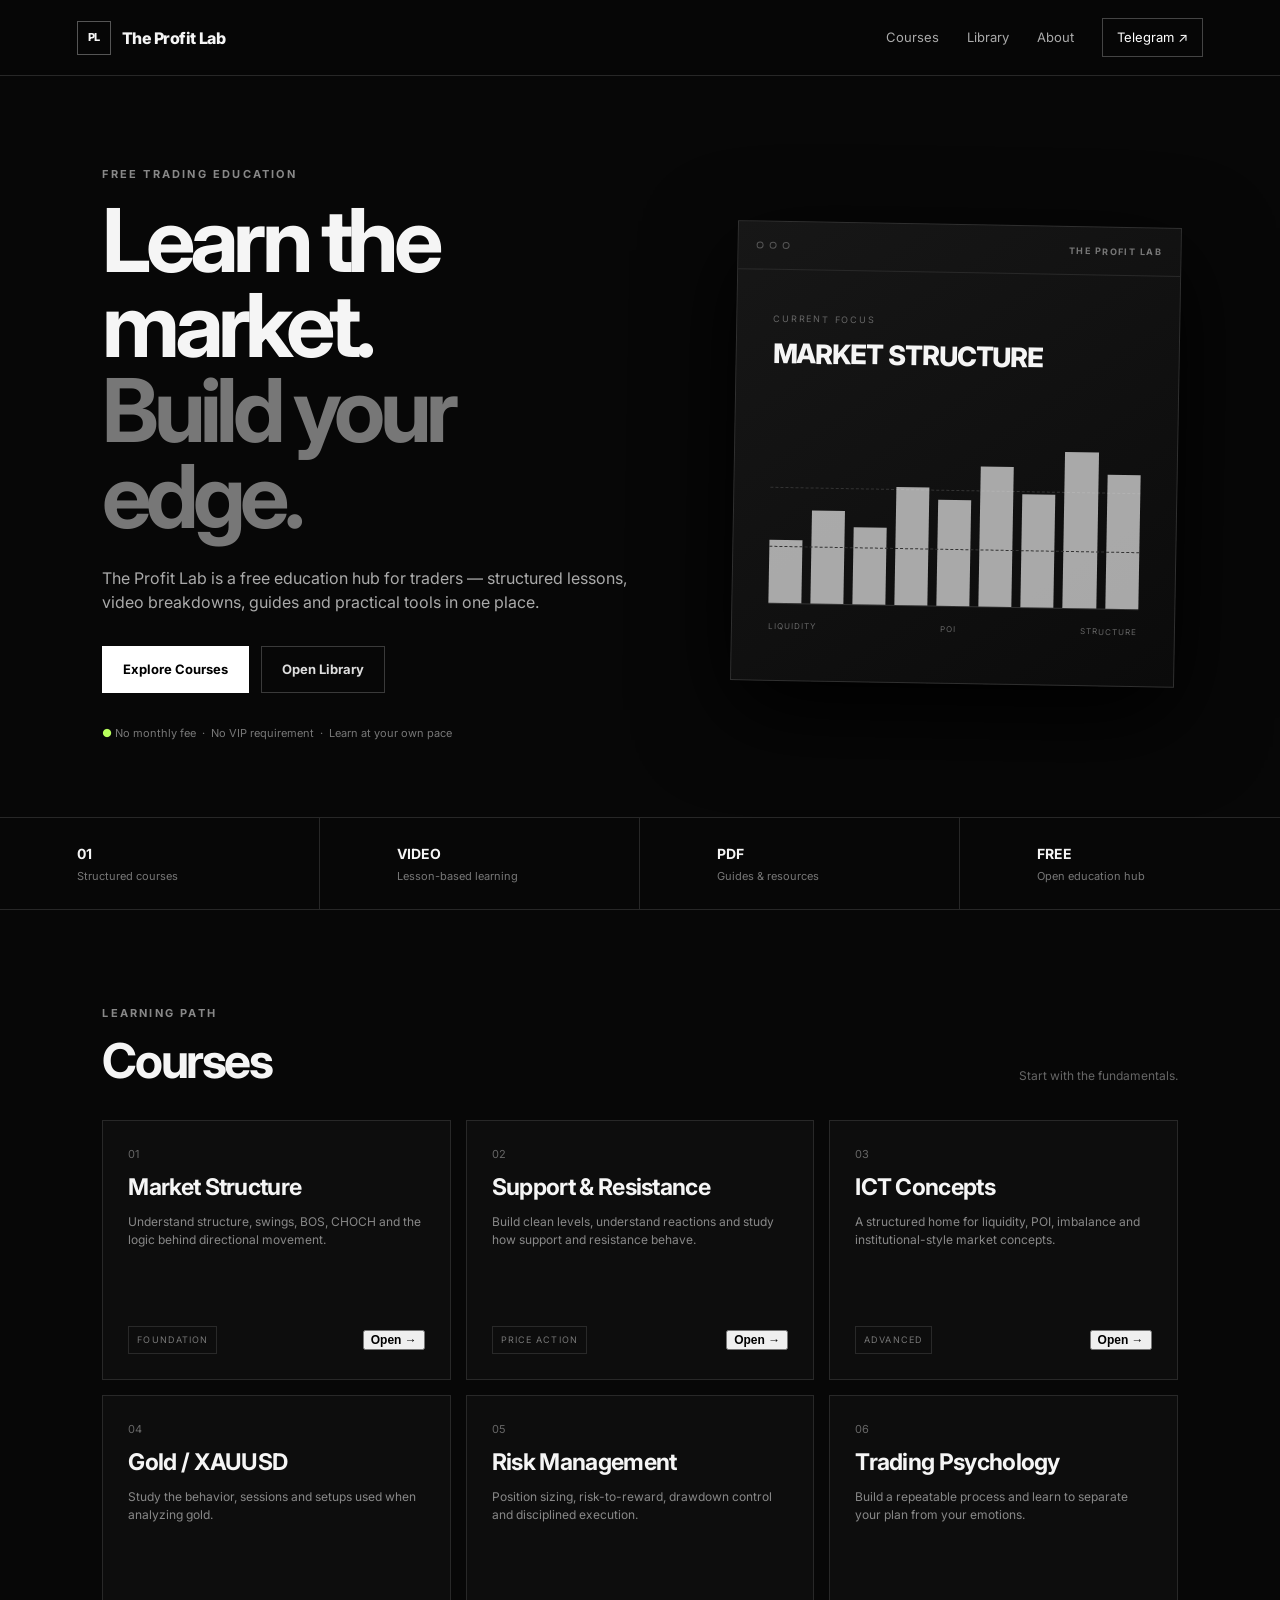
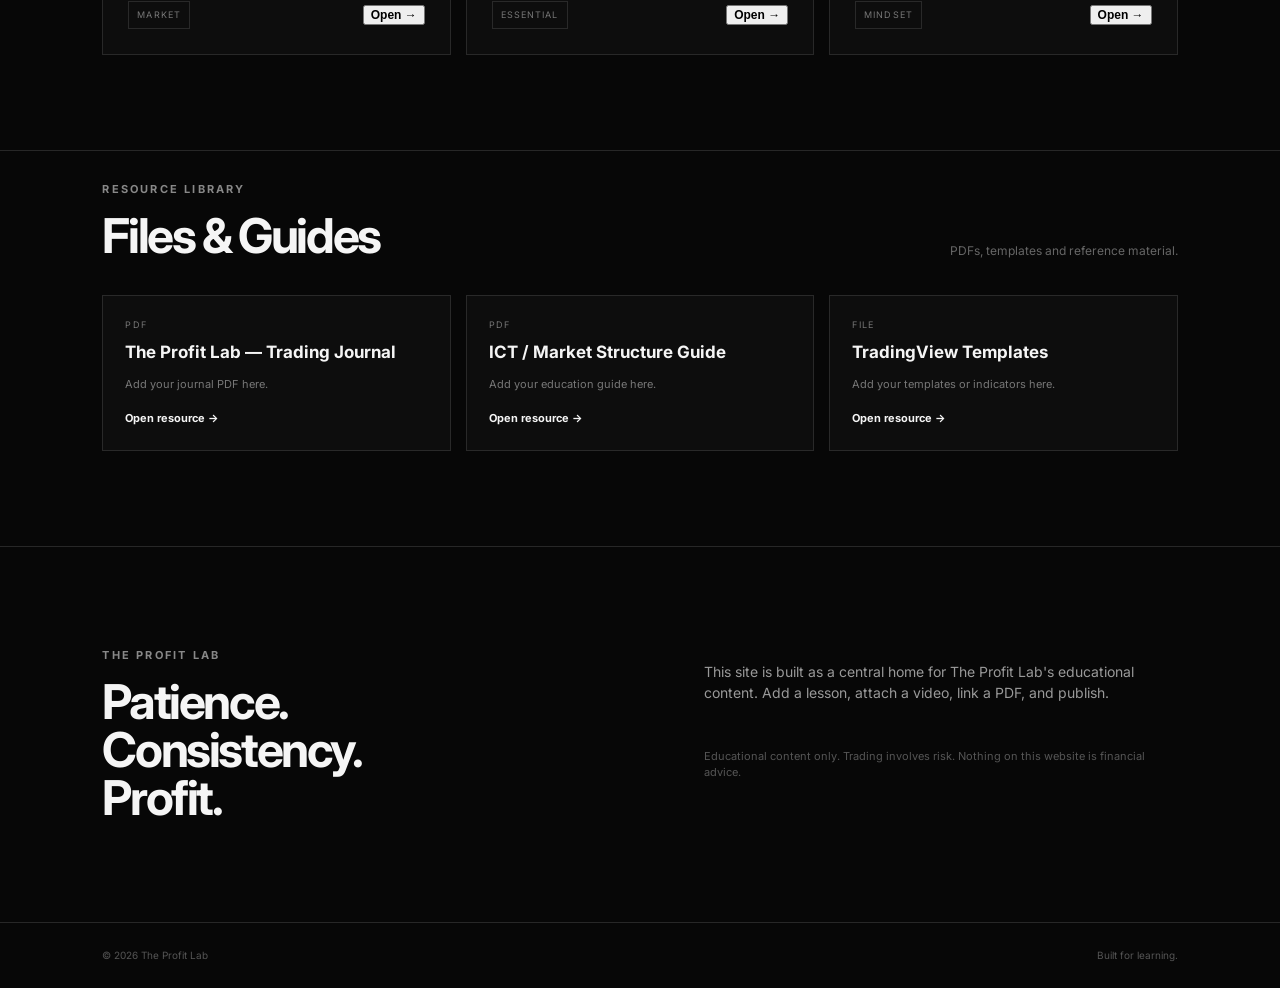
==== index.html @ bc0adfd5 "Add The Profit Lab website" ====
<!DOCTYPE html>
<html lang="en">
<head>
  <meta charset="UTF-8">
  <meta name="viewport" content="width=device-width, initial-scale=1.0">
  <meta name="description" content="The Profit Lab — free trading education, videos, guides and tools.">
  <title>The Profit Lab — Free Trading Education</title>
  <link rel="preconnect" href="https://fonts.googleapis.com">
  <link rel="preconnect" href="https://fonts.gstatic.com" crossorigin>
  <link href="https://fonts.googleapis.com/css2?family=Inter:wght@400;500;600;700;800&display=swap" rel="stylesheet">
  <link rel="stylesheet" href="assets/style.css">
</head>
<body>
  <header class="nav">
    <a class="brand" href="#"><span class="brand-mark">PL</span><span>The Profit Lab</span></a>
    <nav>
      <a href="#courses">Courses</a>
      <a href="#library">Library</a>
      <a href="#about">About</a>
      <a class="nav-cta" href="https://t.me/" target="_blank" rel="noopener">Telegram ↗</a>
    </nav>
    <button class="menu" aria-label="Open menu">☰</button>
  </header>

  <main>
    <section class="hero">
      <div class="hero-copy">
        <div class="eyebrow">FREE TRADING EDUCATION</div>
        <h1>Learn the market.<br><span>Build your edge.</span></h1>
        <p>The Profit Lab is a free education hub for traders — structured lessons, video breakdowns, guides and practical tools in one place.</p>
        <div class="hero-actions">
          <a class="btn primary" href="#courses">Explore Courses</a>
          <a class="btn ghost" href="#library">Open Library</a>
        </div>
        <div class="trust"><span>●</span> No monthly fee &nbsp;·&nbsp; No VIP requirement &nbsp;·&nbsp; Learn at your own pace</div>
      </div>
      <div class="hero-card">
        <div class="terminal-top"><span></span><span></span><span></span><b>THE PROFIT LAB</b></div>
        <div class="terminal-body">
          <div class="mini-label">CURRENT FOCUS</div>
          <div class="focus">MARKET STRUCTURE</div>
          <div class="bars"><i></i><i></i><i></i><i></i><i></i><i></i><i></i><i></i><i></i></div>
          <div class="levels"><span>LIQUIDITY</span><span>POI</span><span>STRUCTURE</span></div>
        </div>
      </div>
    </section>

    <section class="stats">
      <div><strong>01</strong><span>Structured courses</span></div>
      <div><strong>VIDEO</strong><span>Lesson-based learning</span></div>
      <div><strong>PDF</strong><span>Guides & resources</span></div>
      <div><strong>FREE</strong><span>Open education hub</span></div>
    </section>

    <section id="courses" class="section">
      <div class="section-head">
        <div><div class="eyebrow">LEARNING PATH</div><h2>Courses</h2></div>
        <span class="section-note">Start with the fundamentals.</span>
      </div>
      <div id="course-grid" class="course-grid"></div>
    </section>

    <section id="library" class="section library-section">
      <div class="section-head">
        <div><div class="eyebrow">RESOURCE LIBRARY</div><h2>Files & Guides</h2></div>
        <span class="section-note">PDFs, templates and reference material.</span>
      </div>
      <div id="library-grid" class="library-grid"></div>
    </section>

    <section id="about" class="about">
      <div>
        <div class="eyebrow">THE PROFIT LAB</div>
        <h2>Patience.<br>Consistency.<br>Profit.</h2>
      </div>
      <div class="about-copy">
        <p>This site is built as a central home for The Profit Lab's educational content. Add a lesson, attach a video, link a PDF, and publish.</p>
        <p class="muted">Educational content only. Trading involves risk. Nothing on this website is financial advice.</p>
      </div>
    </section>
  </main>

  <footer>
    <span>© 2026 The Profit Lab</span>
    <span>Built for learning.</span>
  </footer>

  <div id="lesson-modal" class="modal" aria-hidden="true">
    <div class="modal-backdrop"></div>
    <div class="modal-card">
      <button class="modal-close" aria-label="Close">×</button>
      <div id="modal-content"></div>
    </div>
  </div>

  <script src="assets/data.js"></script>
  <script src="assets/app.js"></script>
</body>
</html>
---- assets/style.css ----
:root{--bg:#070707;--panel:#101010;--panel2:#151515;--line:#272727;--text:#f5f5f5;--muted:#969696;--accent:#fff;--green:#b8ff5c}
*{box-sizing:border-box}html{scroll-behavior:smooth}body{margin:0;background:var(--bg);color:var(--text);font-family:Inter,Arial,sans-serif;line-height:1.5}a{color:inherit;text-decoration:none}.nav{height:76px;border-bottom:1px solid var(--line);display:flex;align-items:center;justify-content:space-between;padding:0 6vw;position:sticky;top:0;background:rgba(7,7,7,.9);backdrop-filter:blur(14px);z-index:20}.brand{display:flex;align-items:center;gap:11px;font-weight:800;letter-spacing:-.03em}.brand-mark{width:34px;height:34px;border:1px solid #555;display:grid;place-items:center;font-size:11px}.nav nav{display:flex;align-items:center;gap:28px;color:#aaa;font-size:13px}.nav nav a:hover{color:#fff}.nav-cta{border:1px solid #444;padding:9px 14px;color:#fff!important}.menu{display:none;background:none;color:#fff;border:0;font-size:23px}
.hero{min-height:680px;padding:90px 8vw 75px;display:grid;grid-template-columns:1.1fr .9fr;gap:7vw;align-items:center;border-bottom:1px solid var(--line);overflow:hidden}.eyebrow{font-size:11px;letter-spacing:.2em;color:#888;font-weight:700;margin-bottom:15px}.hero h1{font-size:clamp(48px,7vw,88px);line-height:.97;letter-spacing:-.065em;margin:0 0 27px}.hero h1 span{color:#777}.hero p{max-width:590px;color:#aaa;font-size:16px}.hero-actions{display:flex;gap:12px;margin:32px 0}.btn{display:inline-flex;padding:13px 20px;font-size:13px;font-weight:700;border:1px solid #3a3a3a}.btn.primary{background:#fff;color:#000;border-color:#fff}.btn.ghost{color:#ddd}.trust{font-size:11px;color:#777}.trust span{color:var(--green)}.hero-card{border:1px solid #303030;background:linear-gradient(145deg,#171717,#0b0b0b);box-shadow:0 30px 90px #000;padding:0;transform:rotate(1deg)}.terminal-top{height:48px;border-bottom:1px solid #292929;display:flex;align-items:center;gap:6px;padding:0 18px;color:#666;font-size:10px}.terminal-top span{width:7px;height:7px;border-radius:50%;border:1px solid #555}.terminal-top b{margin-left:auto;letter-spacing:.16em;font-size:9px;color:#777}.terminal-body{padding:42px 36px 48px}.mini-label{font-size:9px;color:#666;letter-spacing:.2em}.focus{font-size:27px;font-weight:800;letter-spacing:-.04em;margin:8px 0 50px}.bars{height:180px;display:flex;align-items:flex-end;gap:9px;border-bottom:1px solid #333;position:relative}.bars:before,.bars:after{content:"";position:absolute;left:0;right:0;border-top:1px dashed #333}.bars:before{top:35%}.bars:after{top:68%}.bars i{display:block;width:10%;background:#ddd;opacity:.75}.bars i:nth-child(1){height:35%}.bars i:nth-child(2){height:52%}.bars i:nth-child(3){height:43%}.bars i:nth-child(4){height:66%}.bars i:nth-child(5){height:59%}.bars i:nth-child(6){height:78%}.bars i:nth-child(7){height:63%}.bars i:nth-child(8){height:87%}.bars i:nth-child(9){height:75%}.levels{display:flex;justify-content:space-between;margin-top:16px;font-size:8px;letter-spacing:.13em;color:#666}
.stats{display:grid;grid-template-columns:repeat(4,1fr);border-bottom:1px solid var(--line)}.stats div{padding:25px 6vw;border-right:1px solid var(--line);display:flex;flex-direction:column;gap:4px}.stats div:last-child{border-right:0}.stats strong{font-size:14px}.stats span{font-size:11px;color:#777}.section{padding:95px 8vw}.section-head{display:flex;justify-content:space-between;align-items:end;margin-bottom:35px}.section h2,.about h2{font-size:48px;line-height:1;letter-spacing:-.05em;margin:0}.section-note{color:#666;font-size:12px}.course-grid{display:grid;grid-template-columns:repeat(3,1fr);gap:15px}.course{border:1px solid #282828;background:#0d0d0d;padding:25px;min-height:260px;display:flex;flex-direction:column;justify-content:space-between;transition:.2s}.course:hover{border-color:#555;transform:translateY(-3px)}.course-num{font-size:11px;color:#666}.course h3{font-size:23px;letter-spacing:-.03em;margin:8px 0}.course p{color:#888;font-size:12px;margin:0}.course-bottom{display:flex;justify-content:space-between;align-items:center;margin-top:28px}.course-tag{font-size:9px;letter-spacing:.12em;color:#777;border:1px solid #292929;padding:6px 8px}.open{font-size:12px;font-weight:700}.library-section{padding-top:30px;border-top:1px solid var(--line)}.library-grid{display:grid;grid-template-columns:repeat(3,1fr);gap:15px}.resource{border:1px solid #292929;padding:22px;background:#0d0d0d}.resource .type{font-size:9px;color:#777;letter-spacing:.15em}.resource h3{font-size:17px;margin:8px 0}.resource p{font-size:11px;color:#777}.resource a{font-size:11px;font-weight:700}.about{padding:100px 8vw;border-top:1px solid var(--line);display:grid;grid-template-columns:1fr 1fr;gap:10vw}.about-copy{max-width:500px;color:#999;font-size:14px}.muted{color:#555!important;font-size:11px!important;margin-top:45px}footer{padding:25px 8vw;border-top:1px solid var(--line);display:flex;justify-content:space-between;color:#555;font-size:10px}.modal{display:none;position:fixed;inset:0;z-index:50}.modal.show{display:block}.modal-backdrop{position:absolute;inset:0;background:rgba(0,0,0,.78);backdrop-filter:blur(8px)}.modal-card{position:relative;z-index:2;background:#101010;border:1px solid #333;width:min(900px,92vw);max-height:88vh;overflow:auto;margin:6vh auto;padding:34px}.modal-close{position:absolute;right:18px;top:13px;background:none;border:0;color:#aaa;font-size:28px}.modal-card h2{font-size:30px;margin:0 0 10px}.modal-card p{color:#999}.video{aspect-ratio:16/9;background:#050505;border:1px solid #292929;margin:25px 0}.video iframe{width:100%;height:100%;border:0}.lesson-list{display:grid;gap:8px}.lesson{border:1px solid #282828;padding:15px;display:flex;justify-content:space-between;align-items:center}.lesson button{background:#fff;color:#000;border:0;padding:8px 11px;font-weight:700;font-size:10px}.download{display:inline-block;margin-top:12px;border:1px solid #444;padding:10px 13px;font-size:11px}
@media(max-width:800px){.nav{padding:0 5vw}.nav nav{display:none}.menu{display:block}.hero{grid-template-columns:1fr;padding:65px 6vw}.hero-card{display:none}.stats{grid-template-columns:repeat(2,1fr)}.stats div{padding:20px 6vw;border-bottom:1px solid var(--line)}.section,.about{padding:70px 6vw}.section-head{display:block}.section-note{display:block;margin-top:10px}.course-grid,.library-grid{grid-template-columns:1fr}.about{grid-template-columns:1fr;gap:30px}.about h2{font-size:42px}.modal-card{padding:25px}.hero h1{font-size:54px}}
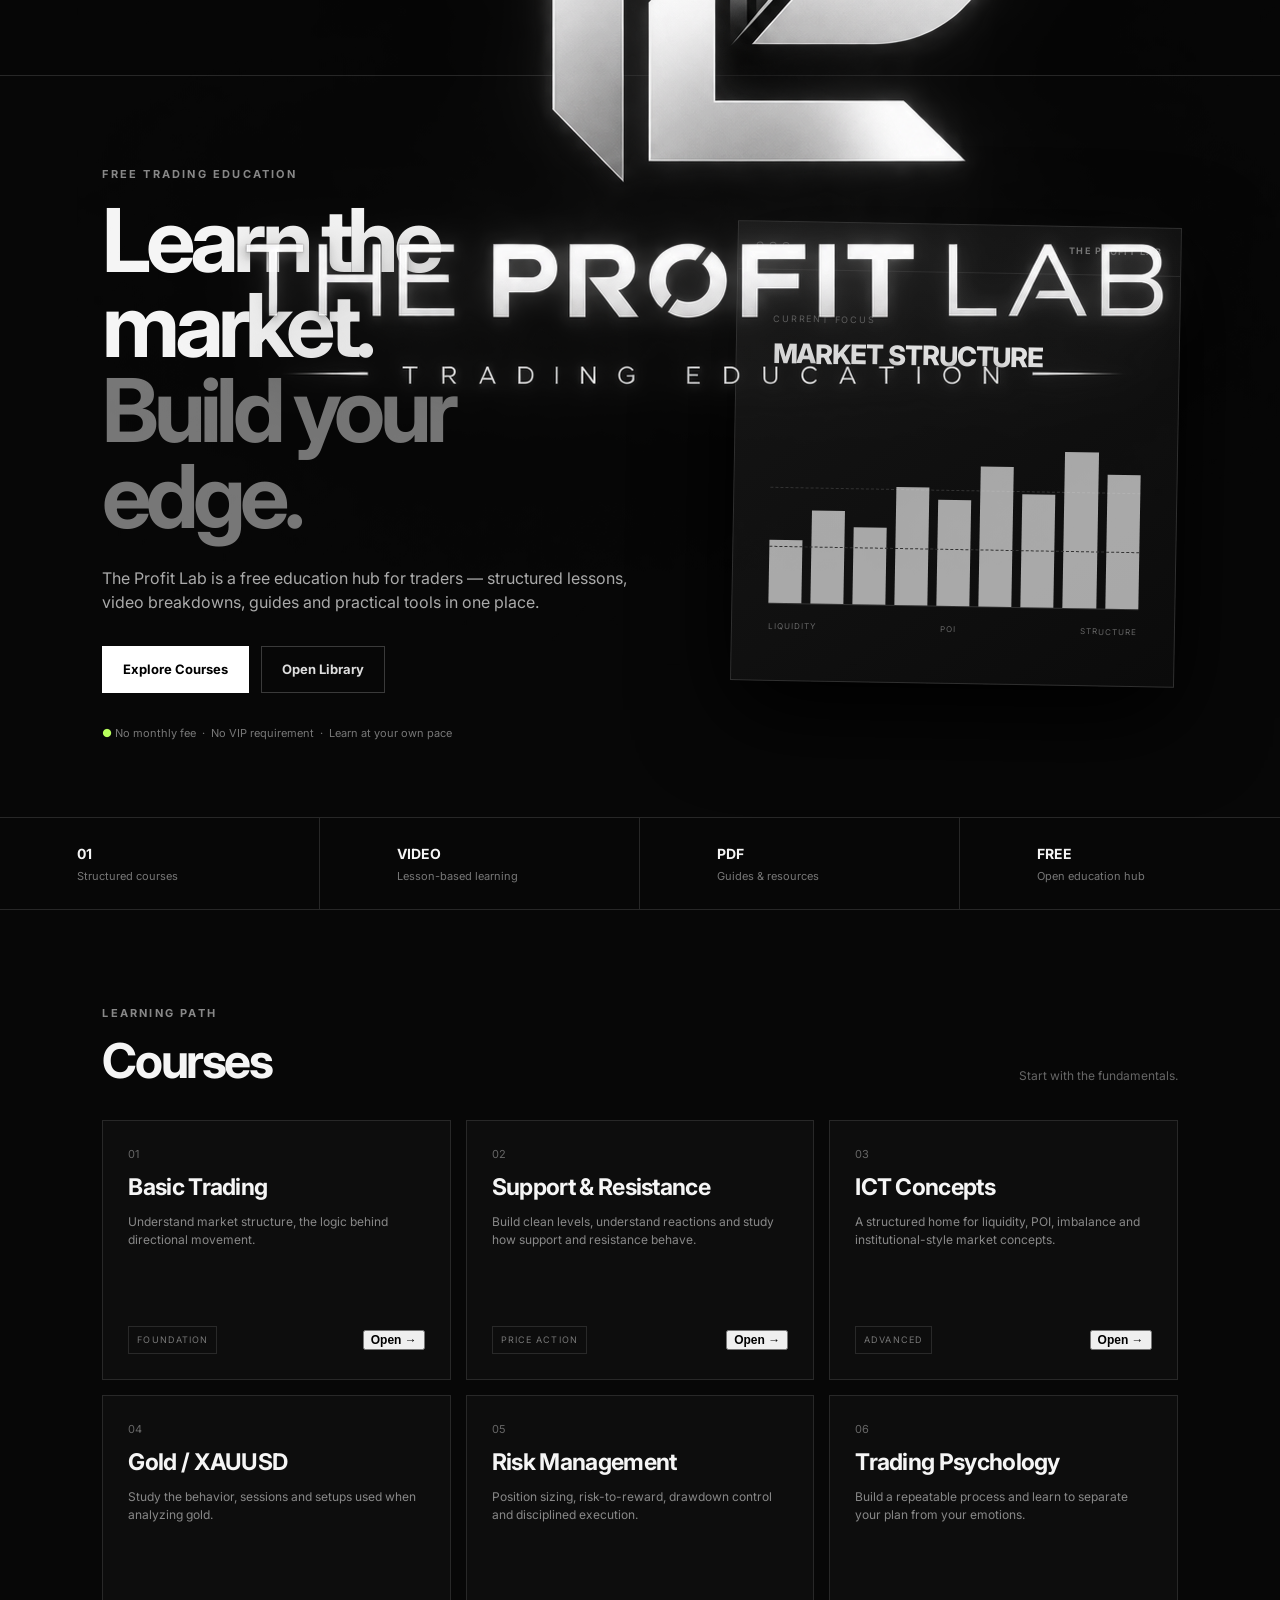
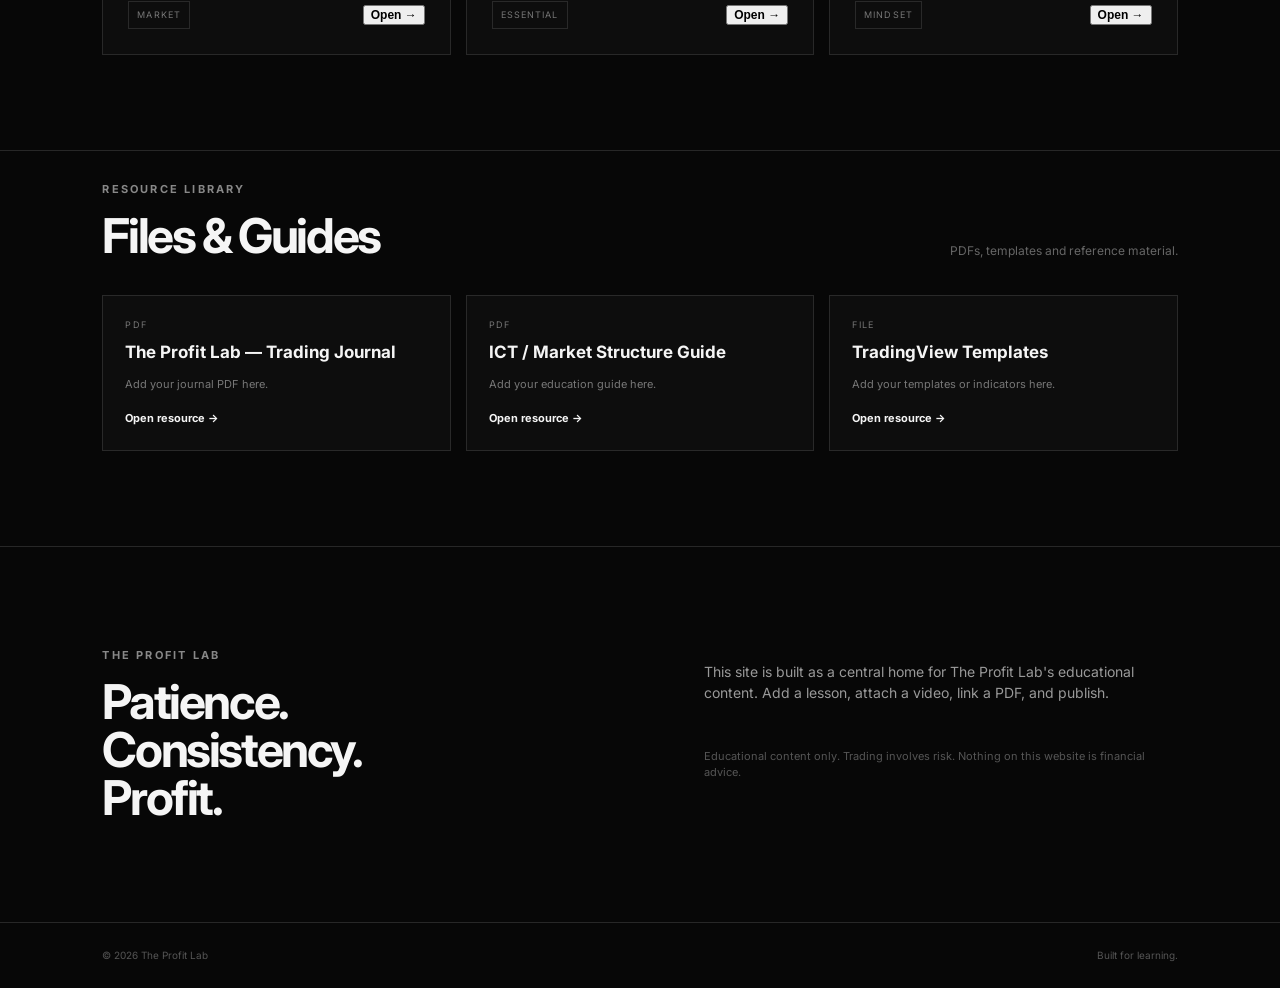
==== commit 0a96858a: "Update index.html" ====
--- a/index.html
+++ b/index.html
@@ -12,7 +12,7 @@
 </head>
 <body>
   <header class="nav">
-    <a class="brand" href="#"><span class="brand-mark">PL</span><span>The Profit Lab</span></a>
+    <a class="brand" href="#"><img src="assets/theprofitlab-logo.png" alt="The Profit Lab"></a>
     <nav>
       <a href="#courses">Courses</a>
       <a href="#library">Library</a>
@@ -96,4 +96,4 @@
   <script src="assets/data.js"></script>
   <script src="assets/app.js"></script>
 </body>
-</html>+</html>
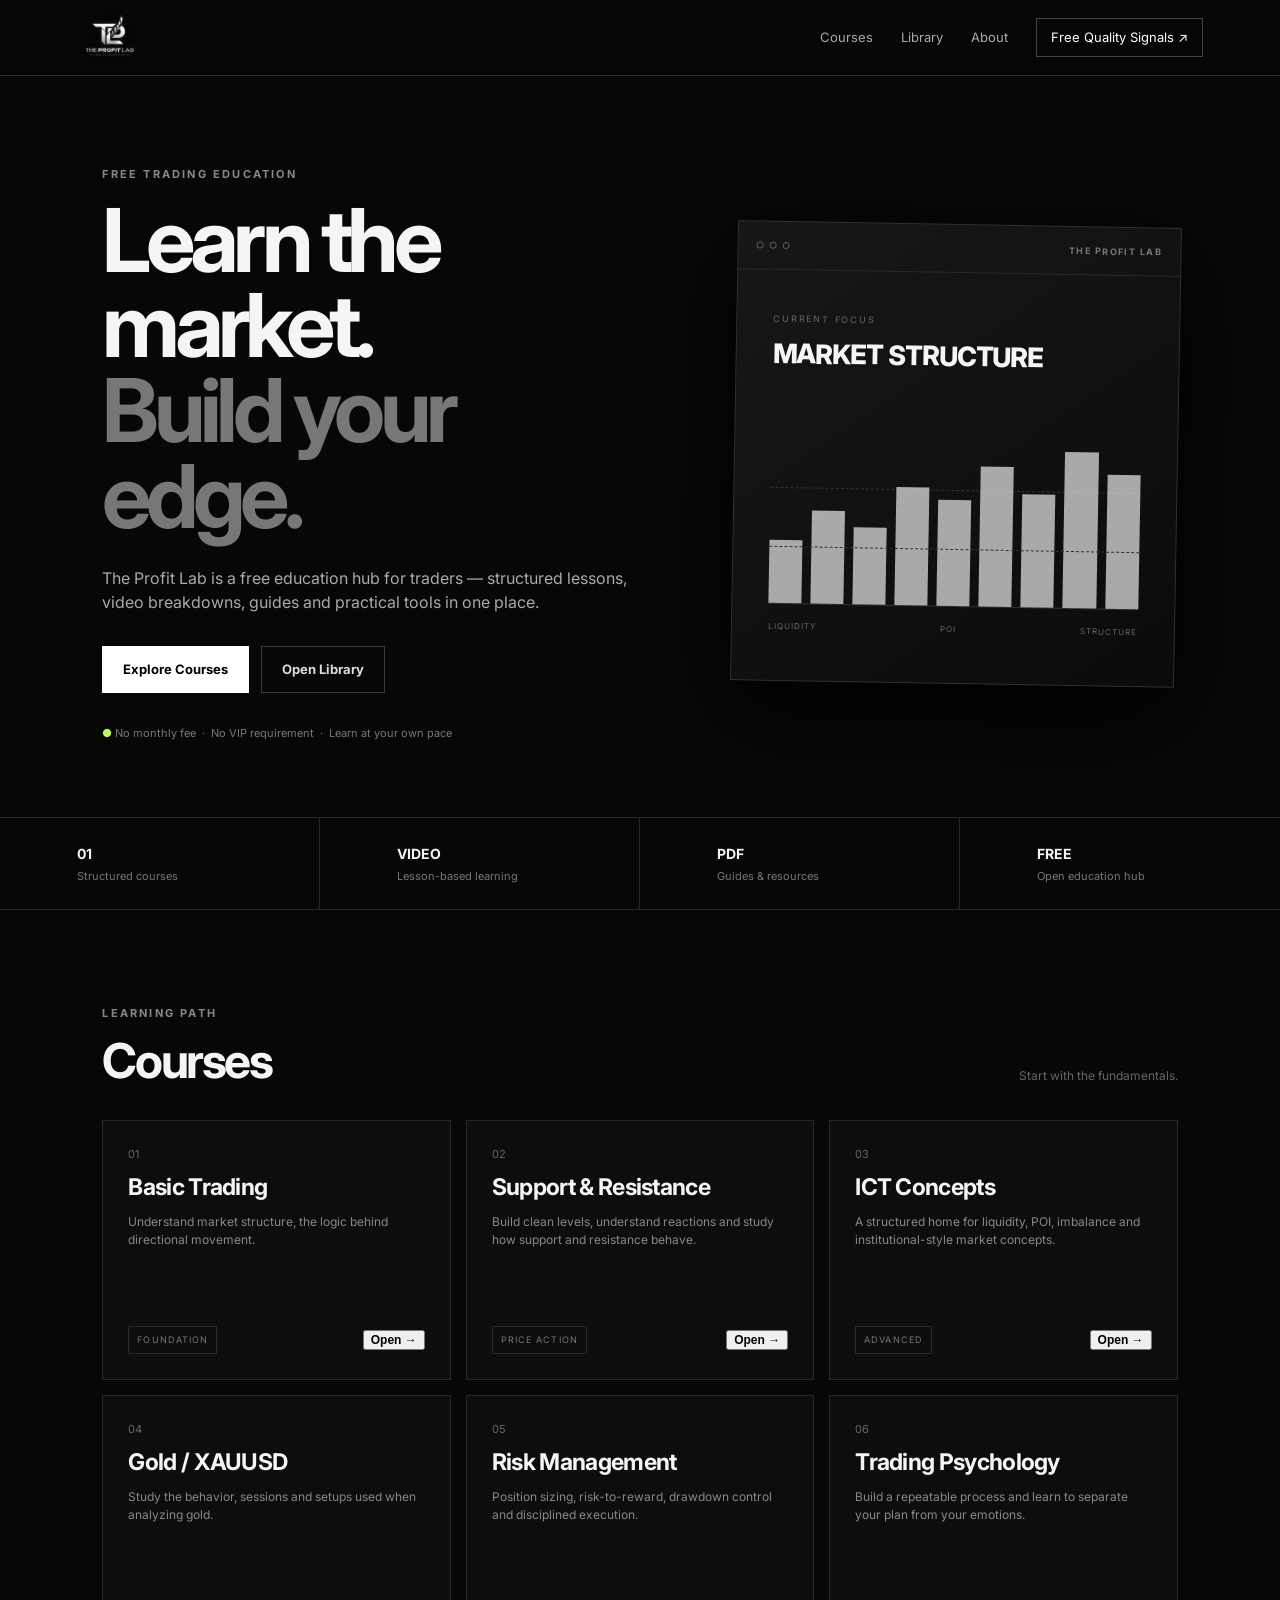
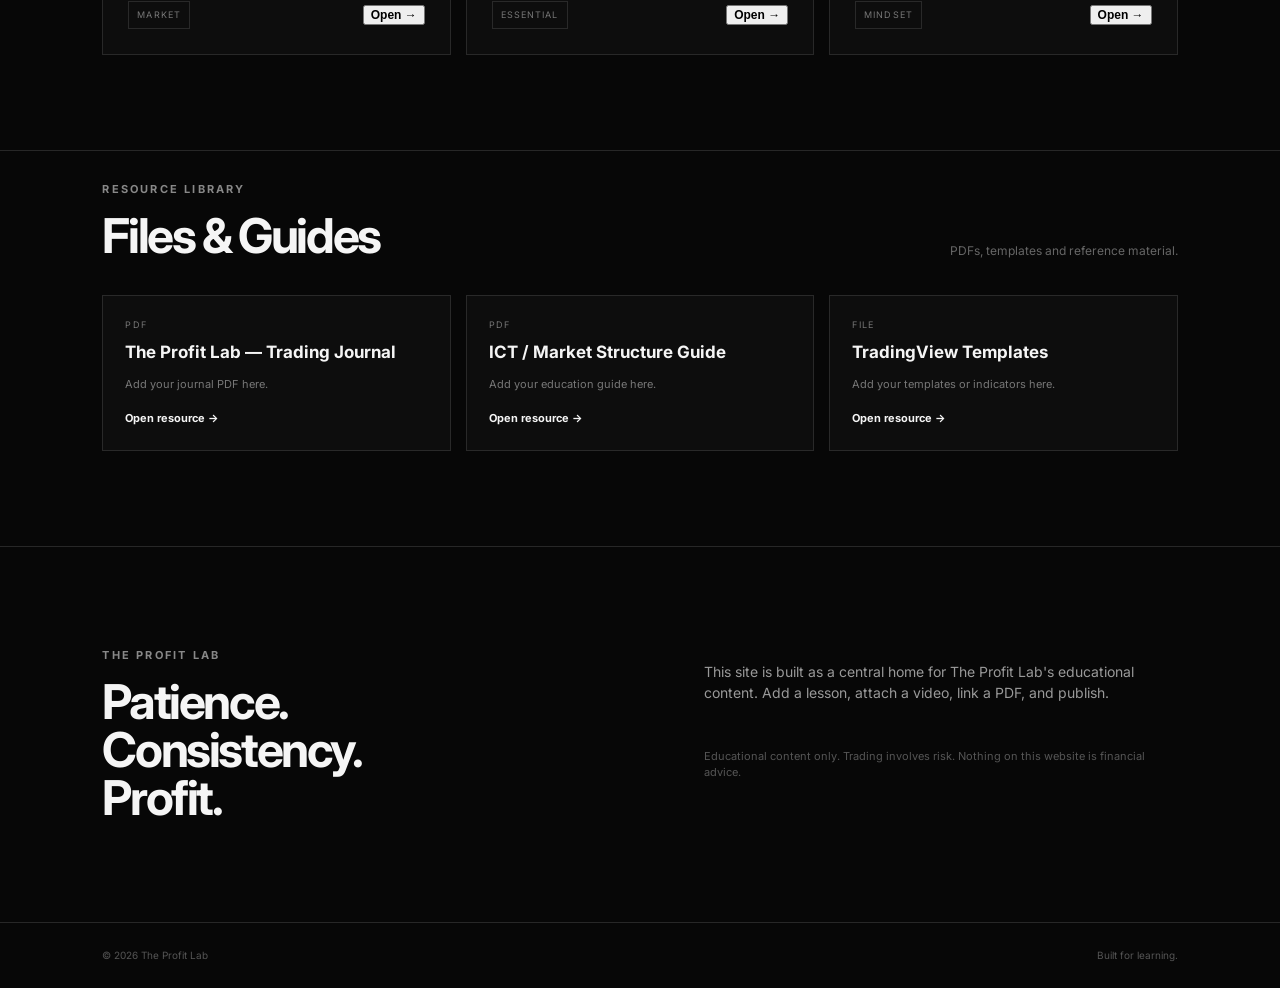
==== commit 30ee8ae9: "Update index.html" ====
--- a/index.html
+++ b/index.html
@@ -17,7 +17,7 @@
       <a href="#courses">Courses</a>
       <a href="#library">Library</a>
       <a href="#about">About</a>
-      <a class="nav-cta" href="https://t.me/" target="_blank" rel="noopener">Telegram ↗</a>
+      <a class="nav-cta" href="https://t.me/lawprofitlab" target="_blank" rel="noopener">Free Quality Signals ↗</a>
     </nav>
     <button class="menu" aria-label="Open menu">☰</button>
   </header>
--- a/assets/style.css
+++ b/assets/style.css
@@ -3,3 +3,17 @@
 .hero{min-height:680px;padding:90px 8vw 75px;display:grid;grid-template-columns:1.1fr .9fr;gap:7vw;align-items:center;border-bottom:1px solid var(--line);overflow:hidden}.eyebrow{font-size:11px;letter-spacing:.2em;color:#888;font-weight:700;margin-bottom:15px}.hero h1{font-size:clamp(48px,7vw,88px);line-height:.97;letter-spacing:-.065em;margin:0 0 27px}.hero h1 span{color:#777}.hero p{max-width:590px;color:#aaa;font-size:16px}.hero-actions{display:flex;gap:12px;margin:32px 0}.btn{display:inline-flex;padding:13px 20px;font-size:13px;font-weight:700;border:1px solid #3a3a3a}.btn.primary{background:#fff;color:#000;border-color:#fff}.btn.ghost{color:#ddd}.trust{font-size:11px;color:#777}.trust span{color:var(--green)}.hero-card{border:1px solid #303030;background:linear-gradient(145deg,#171717,#0b0b0b);box-shadow:0 30px 90px #000;padding:0;transform:rotate(1deg)}.terminal-top{height:48px;border-bottom:1px solid #292929;display:flex;align-items:center;gap:6px;padding:0 18px;color:#666;font-size:10px}.terminal-top span{width:7px;height:7px;border-radius:50%;border:1px solid #555}.terminal-top b{margin-left:auto;letter-spacing:.16em;font-size:9px;color:#777}.terminal-body{padding:42px 36px 48px}.mini-label{font-size:9px;color:#666;letter-spacing:.2em}.focus{font-size:27px;font-weight:800;letter-spacing:-.04em;margin:8px 0 50px}.bars{height:180px;display:flex;align-items:flex-end;gap:9px;border-bottom:1px solid #333;position:relative}.bars:before,.bars:after{content:"";position:absolute;left:0;right:0;border-top:1px dashed #333}.bars:before{top:35%}.bars:after{top:68%}.bars i{display:block;width:10%;background:#ddd;opacity:.75}.bars i:nth-child(1){height:35%}.bars i:nth-child(2){height:52%}.bars i:nth-child(3){height:43%}.bars i:nth-child(4){height:66%}.bars i:nth-child(5){height:59%}.bars i:nth-child(6){height:78%}.bars i:nth-child(7){height:63%}.bars i:nth-child(8){height:87%}.bars i:nth-child(9){height:75%}.levels{display:flex;justify-content:space-between;margin-top:16px;font-size:8px;letter-spacing:.13em;color:#666}
 .stats{display:grid;grid-template-columns:repeat(4,1fr);border-bottom:1px solid var(--line)}.stats div{padding:25px 6vw;border-right:1px solid var(--line);display:flex;flex-direction:column;gap:4px}.stats div:last-child{border-right:0}.stats strong{font-size:14px}.stats span{font-size:11px;color:#777}.section{padding:95px 8vw}.section-head{display:flex;justify-content:space-between;align-items:end;margin-bottom:35px}.section h2,.about h2{font-size:48px;line-height:1;letter-spacing:-.05em;margin:0}.section-note{color:#666;font-size:12px}.course-grid{display:grid;grid-template-columns:repeat(3,1fr);gap:15px}.course{border:1px solid #282828;background:#0d0d0d;padding:25px;min-height:260px;display:flex;flex-direction:column;justify-content:space-between;transition:.2s}.course:hover{border-color:#555;transform:translateY(-3px)}.course-num{font-size:11px;color:#666}.course h3{font-size:23px;letter-spacing:-.03em;margin:8px 0}.course p{color:#888;font-size:12px;margin:0}.course-bottom{display:flex;justify-content:space-between;align-items:center;margin-top:28px}.course-tag{font-size:9px;letter-spacing:.12em;color:#777;border:1px solid #292929;padding:6px 8px}.open{font-size:12px;font-weight:700}.library-section{padding-top:30px;border-top:1px solid var(--line)}.library-grid{display:grid;grid-template-columns:repeat(3,1fr);gap:15px}.resource{border:1px solid #292929;padding:22px;background:#0d0d0d}.resource .type{font-size:9px;color:#777;letter-spacing:.15em}.resource h3{font-size:17px;margin:8px 0}.resource p{font-size:11px;color:#777}.resource a{font-size:11px;font-weight:700}.about{padding:100px 8vw;border-top:1px solid var(--line);display:grid;grid-template-columns:1fr 1fr;gap:10vw}.about-copy{max-width:500px;color:#999;font-size:14px}.muted{color:#555!important;font-size:11px!important;margin-top:45px}footer{padding:25px 8vw;border-top:1px solid var(--line);display:flex;justify-content:space-between;color:#555;font-size:10px}.modal{display:none;position:fixed;inset:0;z-index:50}.modal.show{display:block}.modal-backdrop{position:absolute;inset:0;background:rgba(0,0,0,.78);backdrop-filter:blur(8px)}.modal-card{position:relative;z-index:2;background:#101010;border:1px solid #333;width:min(900px,92vw);max-height:88vh;overflow:auto;margin:6vh auto;padding:34px}.modal-close{position:absolute;right:18px;top:13px;background:none;border:0;color:#aaa;font-size:28px}.modal-card h2{font-size:30px;margin:0 0 10px}.modal-card p{color:#999}.video{aspect-ratio:16/9;background:#050505;border:1px solid #292929;margin:25px 0}.video iframe{width:100%;height:100%;border:0}.lesson-list{display:grid;gap:8px}.lesson{border:1px solid #282828;padding:15px;display:flex;justify-content:space-between;align-items:center}.lesson button{background:#fff;color:#000;border:0;padding:8px 11px;font-weight:700;font-size:10px}.download{display:inline-block;margin-top:12px;border:1px solid #444;padding:10px 13px;font-size:11px}
 @media(max-width:800px){.nav{padding:0 5vw}.nav nav{display:none}.menu{display:block}.hero{grid-template-columns:1fr;padding:65px 6vw}.hero-card{display:none}.stats{grid-template-columns:repeat(2,1fr)}.stats div{padding:20px 6vw;border-bottom:1px solid var(--line)}.section,.about{padding:70px 6vw}.section-head{display:block}.section-note{display:block;margin-top:10px}.course-grid,.library-grid{grid-template-columns:1fr}.about{grid-template-columns:1fr;gap:30px}.about h2{font-size:42px}.modal-card{padding:25px}.hero h1{font-size:54px}}
+/* The Profit Lab logo */
+.brand {
+  display: flex;
+  align-items: center;
+  height: 48px;
+}
+
+.brand img {
+  height: 65px;
+  width: auto;
+  max-width: 190px;
+  object-fit: contain;
+  display: block;
+}
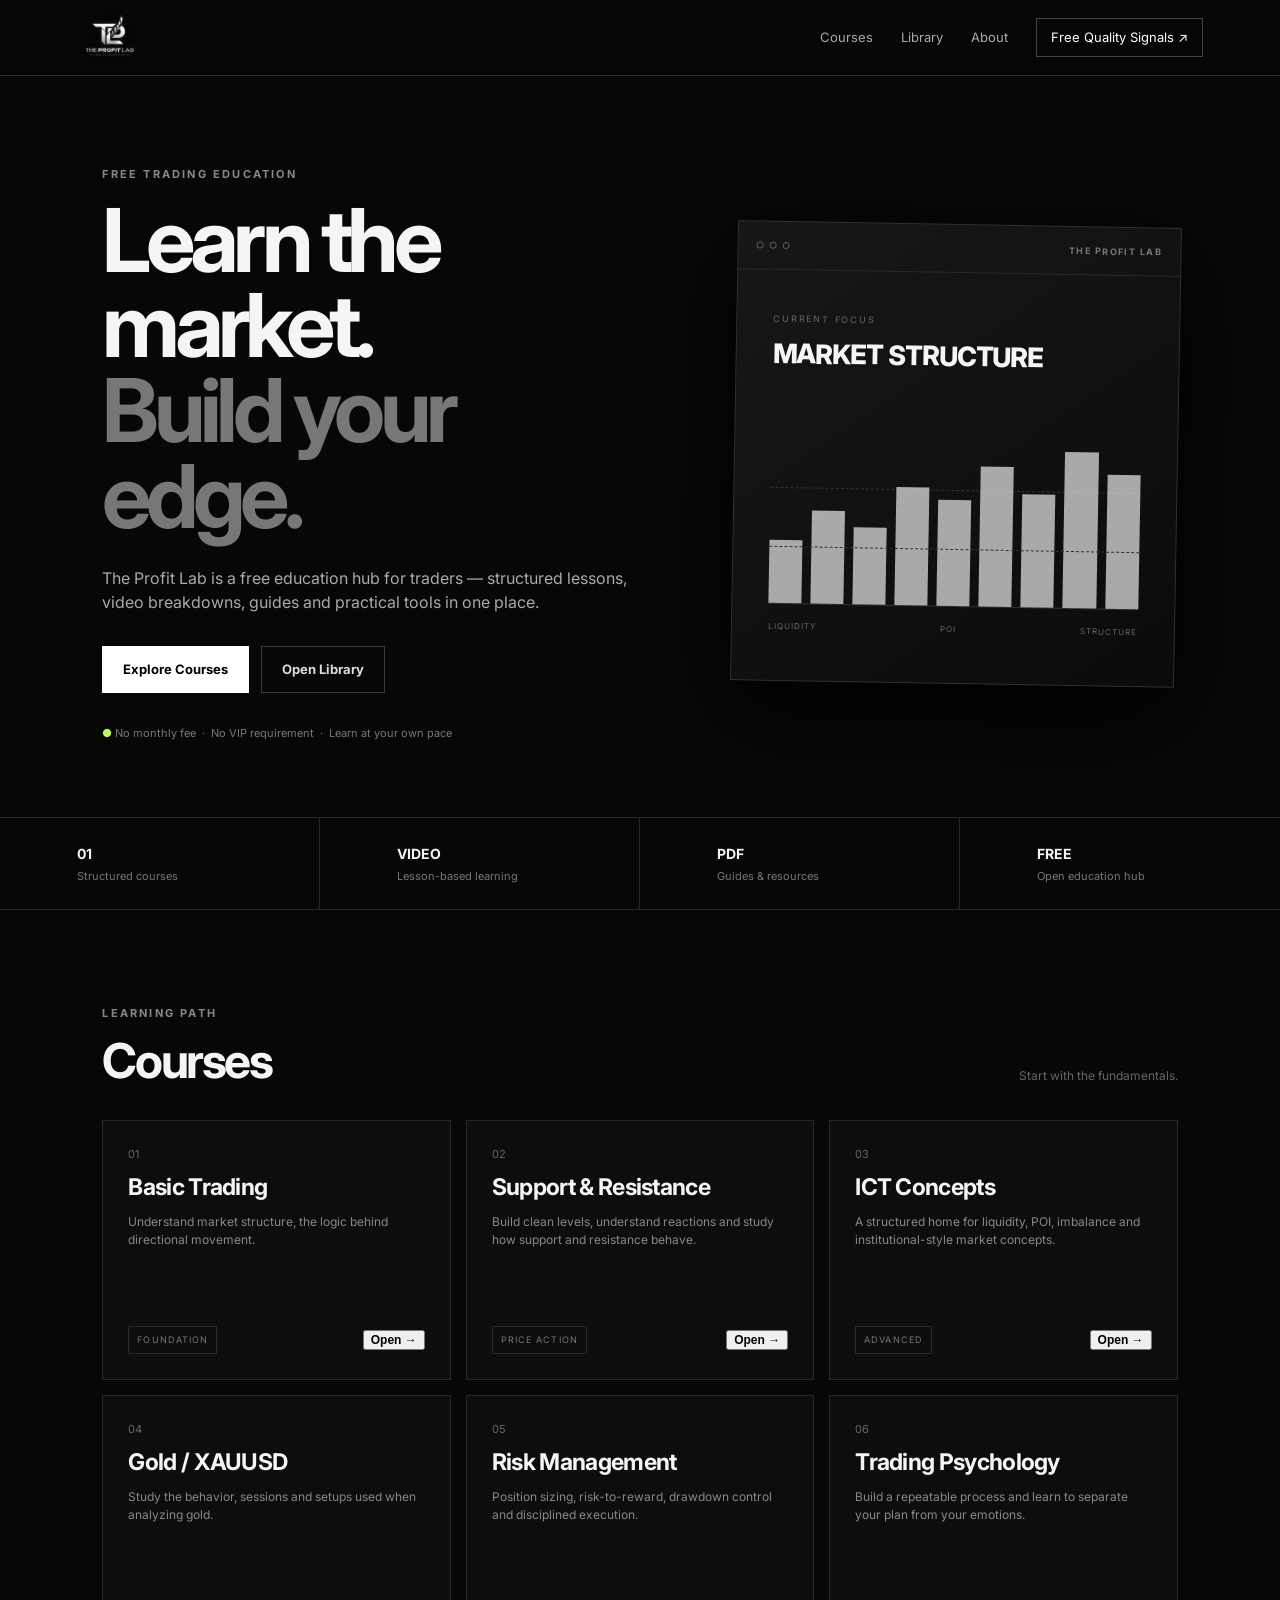
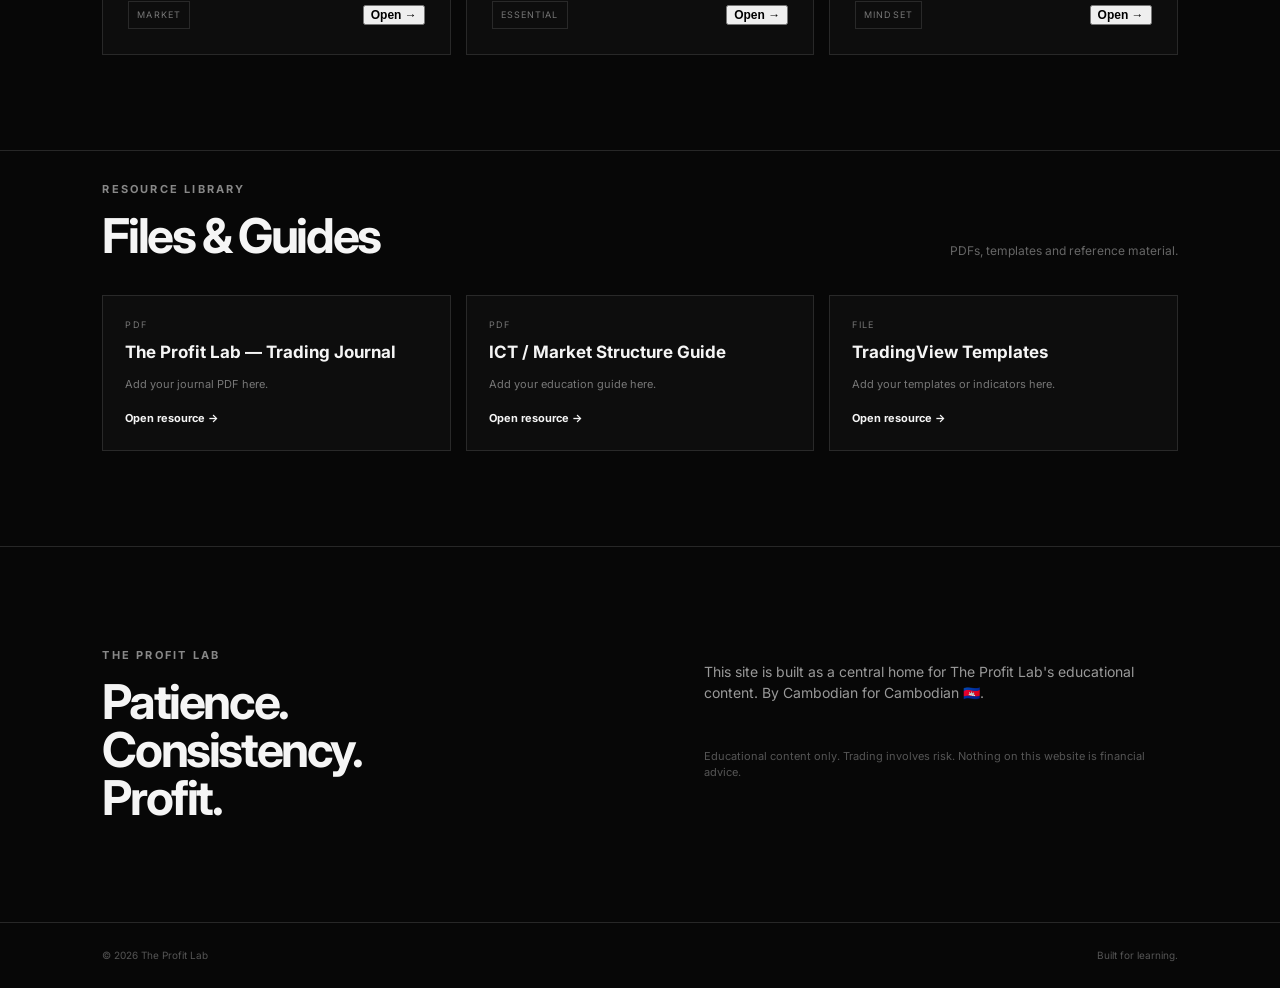
==== commit f2f37c21: "Update index.html" ====
--- a/index.html
+++ b/index.html
@@ -74,7 +74,7 @@
         <h2>Patience.<br>Consistency.<br>Profit.</h2>
       </div>
       <div class="about-copy">
-        <p>This site is built as a central home for The Profit Lab's educational content. Add a lesson, attach a video, link a PDF, and publish.</p>
+        <p>This site is built as a central home for The Profit Lab's educational content. By Cambodian for Cambodian 🇰🇭.</p>
         <p class="muted">Educational content only. Trading involves risk. Nothing on this website is financial advice.</p>
       </div>
     </section>
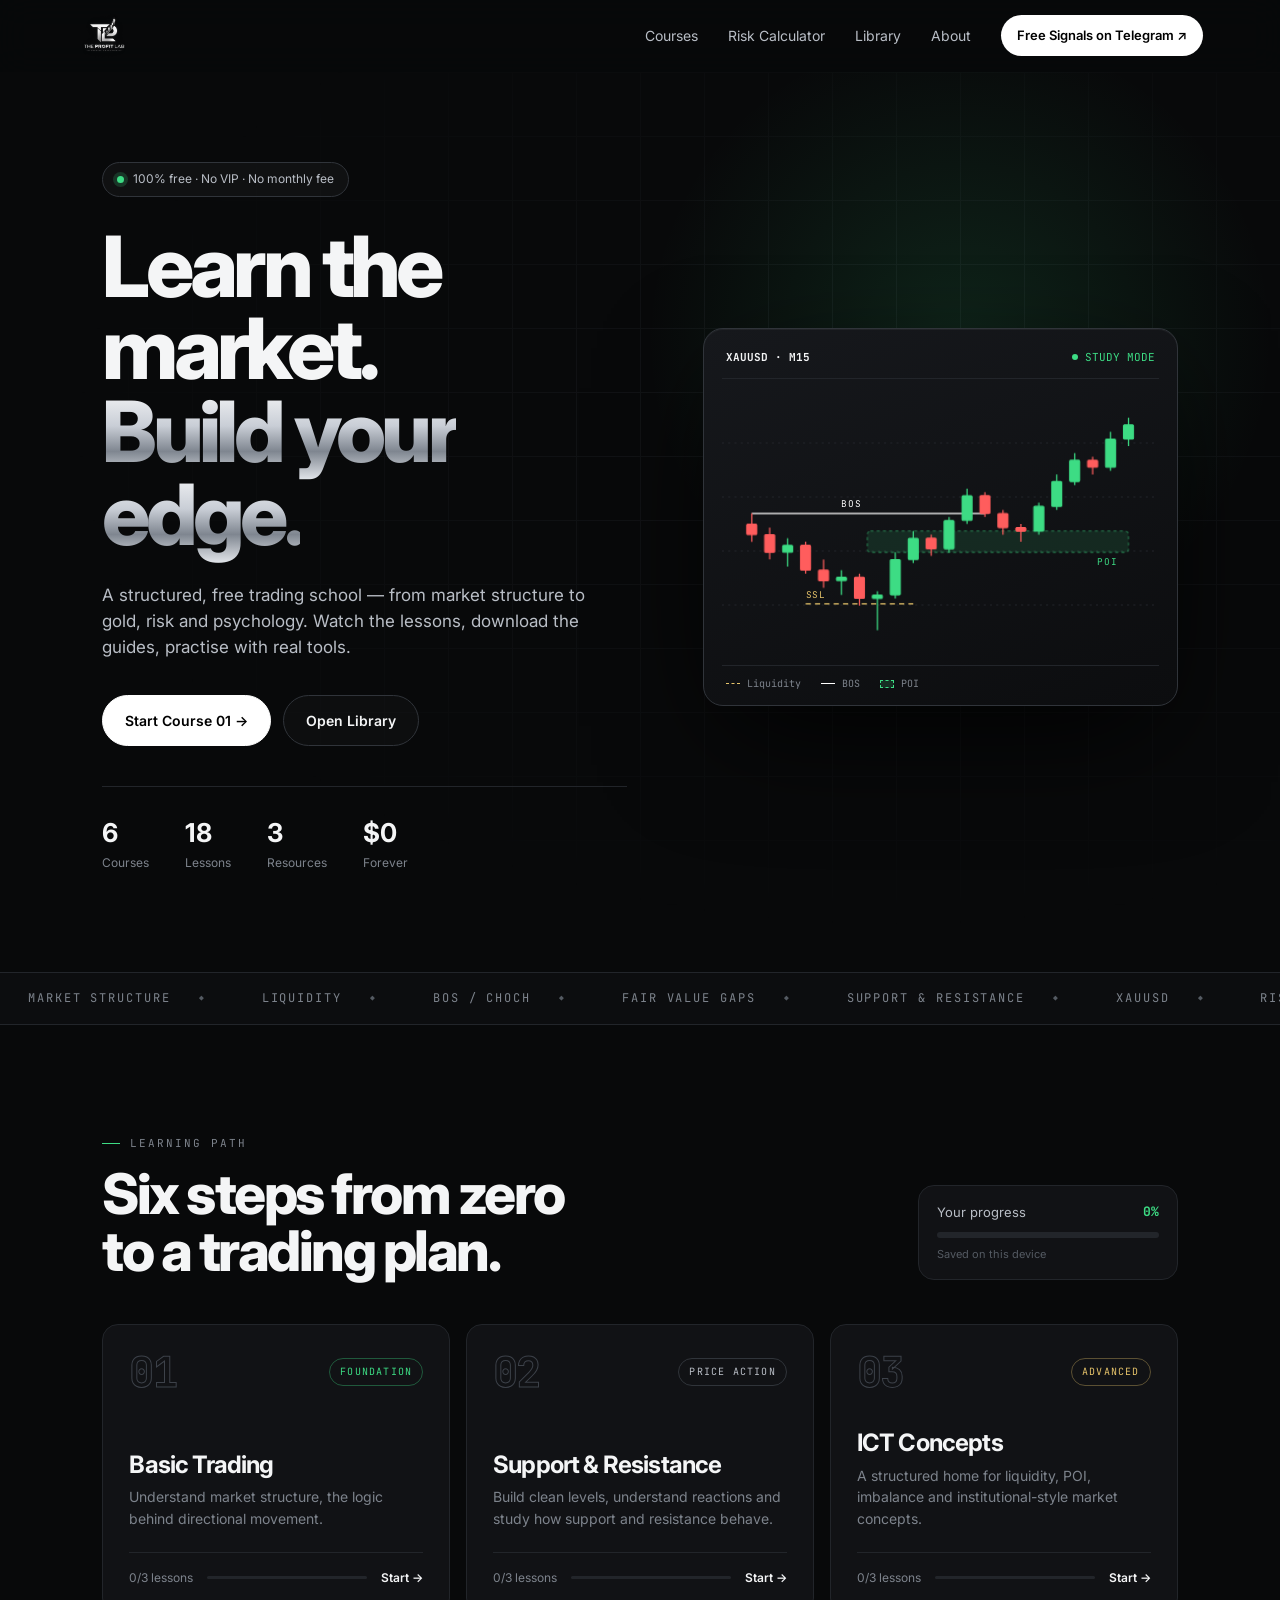
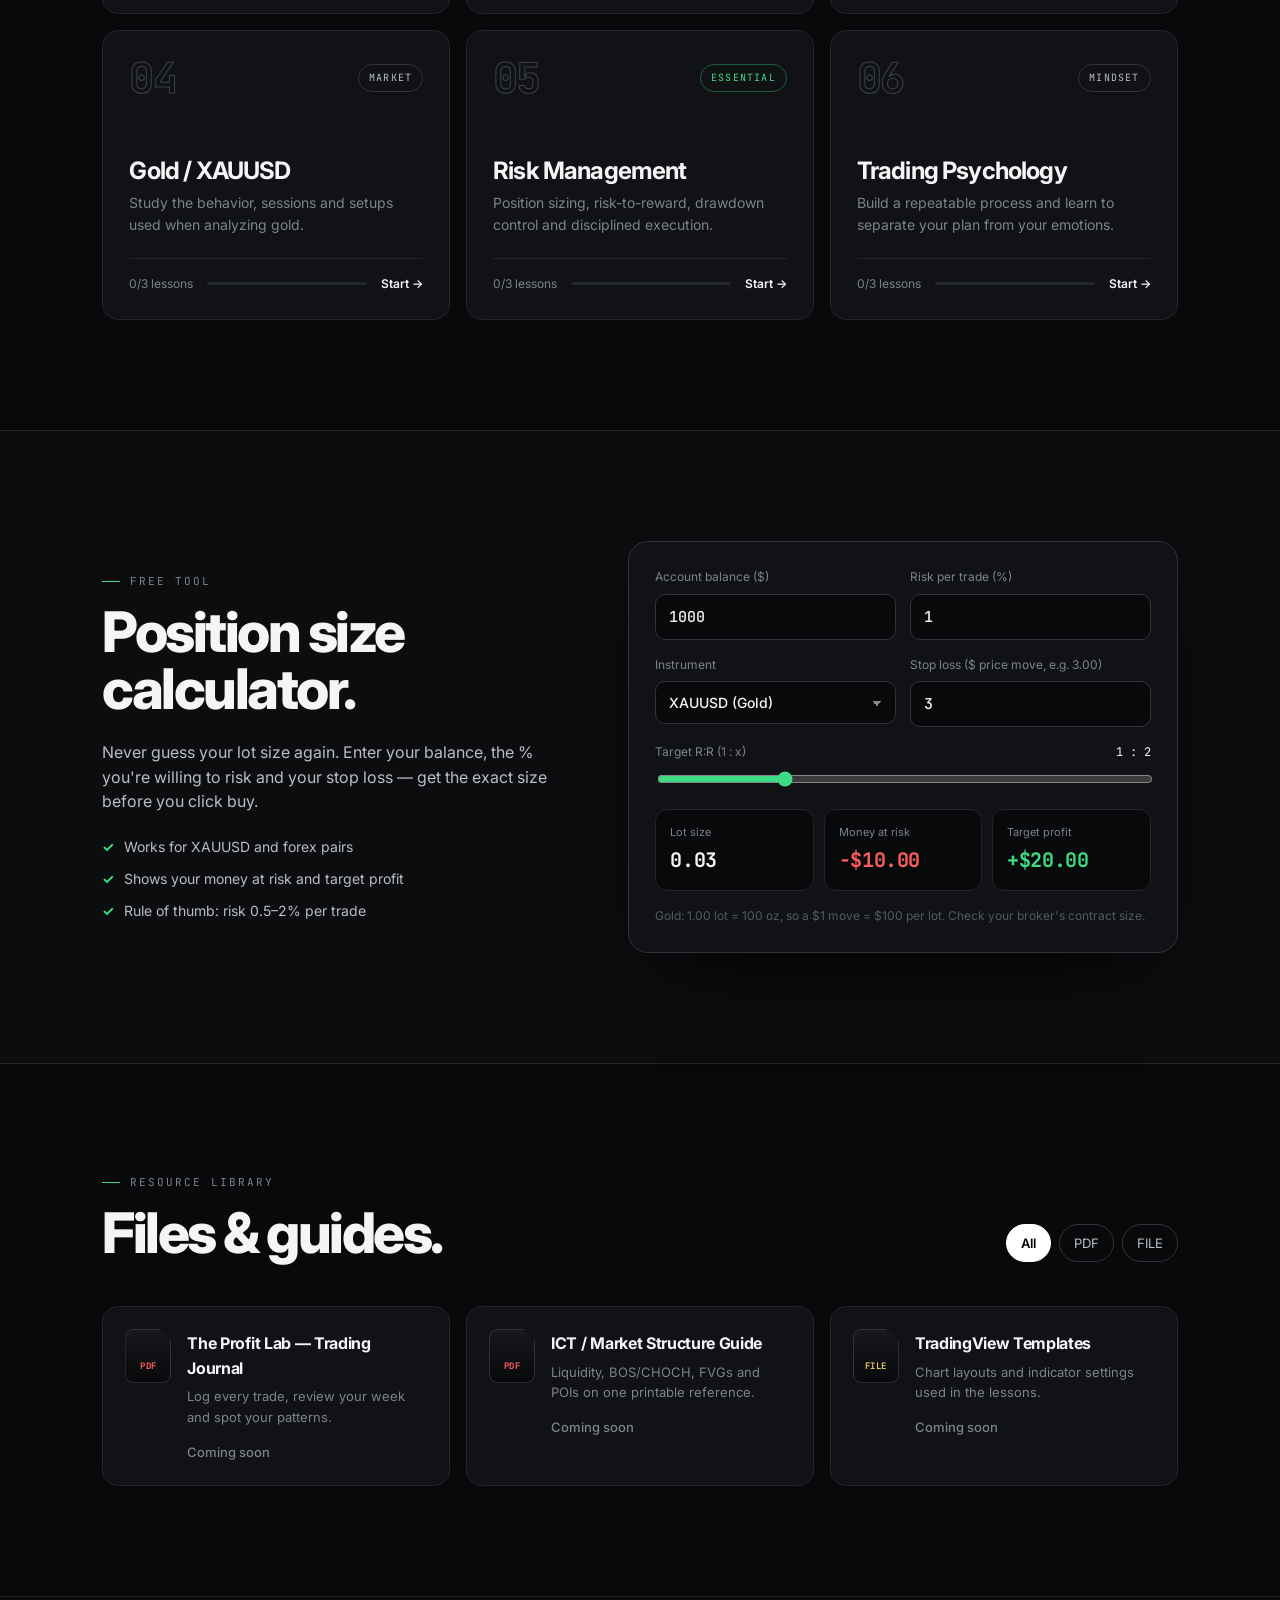
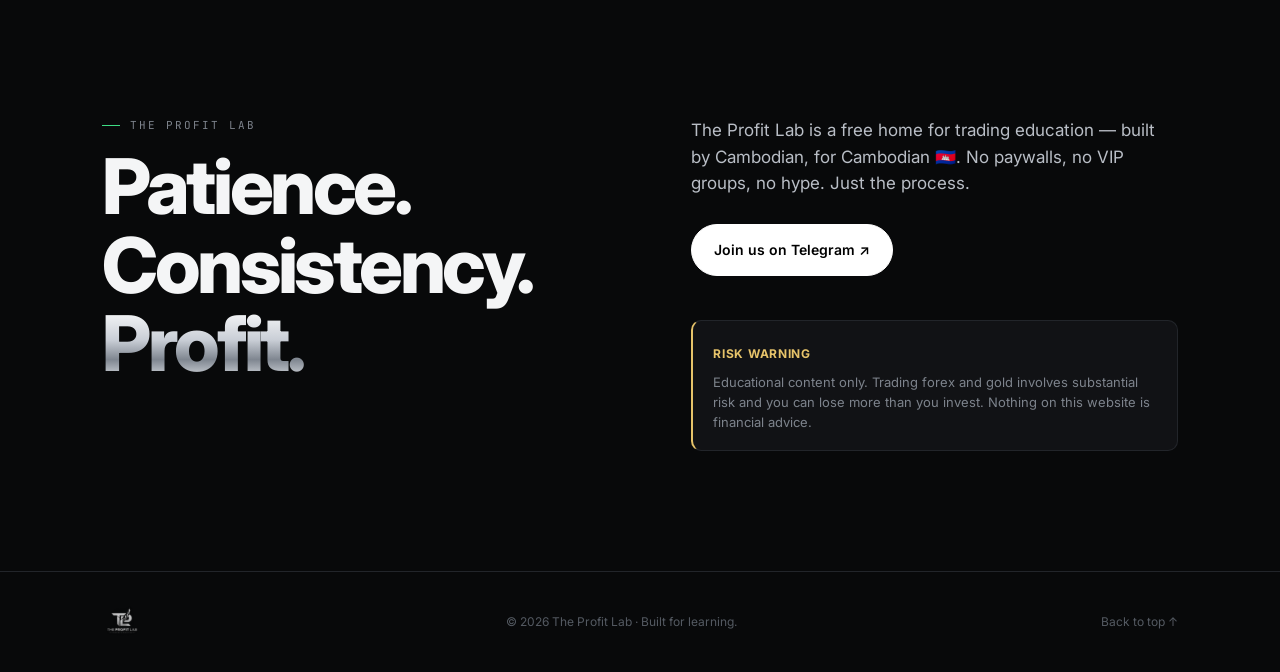
==== commit 82c0e42e: "Redesign site: new hero chart, course player with progress, risk calculator, library filters Co-Auth" ====
--- a/index.html
+++ b/index.html
@@ -3,89 +3,157 @@
 <head>
   <meta charset="UTF-8">
   <meta name="viewport" content="width=device-width, initial-scale=1.0">
-  <meta name="description" content="The Profit Lab — free trading education, videos, guides and tools.">
+  <meta name="description" content="The Profit Lab — free trading education. Structured courses, video lessons, guides and tools. By Cambodian for Cambodian.">
+  <meta name="theme-color" content="#08090a">
+  <meta property="og:title" content="The Profit Lab — Free Trading Education">
+  <meta property="og:description" content="Structured courses, video lessons, guides and tools for traders. 100% free.">
+  <meta property="og:image" content="assets/logo-400.png">
   <title>The Profit Lab — Free Trading Education</title>
+  <link rel="icon" href="assets/logo-400.png">
   <link rel="preconnect" href="https://fonts.googleapis.com">
   <link rel="preconnect" href="https://fonts.gstatic.com" crossorigin>
-  <link href="https://fonts.googleapis.com/css2?family=Inter:wght@400;500;600;700;800&display=swap" rel="stylesheet">
+  <link href="https://fonts.googleapis.com/css2?family=Inter:wght@400;500;600;700;800&family=JetBrains+Mono:wght@500;700&display=swap" rel="stylesheet">
   <link rel="stylesheet" href="assets/style.css">
 </head>
 <body>
-  <header class="nav">
-    <a class="brand" href="#"><img src="assets/theprofitlab-logo.png" alt="The Profit Lab"></a>
-    <nav>
-      <a href="#courses">Courses</a>
+  <header class="nav" id="top">
+    <a class="brand" href="#top" aria-label="The Profit Lab home"><img src="assets/logo-400.png" alt="The Profit Lab"></a>
+    <nav id="site-nav">
+      <a href="#path">Courses</a>
+      <a href="#tools">Risk Calculator</a>
       <a href="#library">Library</a>
       <a href="#about">About</a>
-      <a class="nav-cta" href="https://t.me/lawprofitlab" target="_blank" rel="noopener">Free Quality Signals ↗</a>
+      <a class="nav-cta" href="https://t.me/lawprofitlab" target="_blank" rel="noopener">Free Signals on Telegram ↗</a>
     </nav>
-    <button class="menu" aria-label="Open menu">☰</button>
+    <button class="menu" aria-label="Open menu" aria-expanded="false" aria-controls="site-nav"><span></span><span></span></button>
   </header>
 
   <main>
+    <!-- HERO -->
     <section class="hero">
+      <div class="hero-glow" aria-hidden="true"></div>
       <div class="hero-copy">
-        <div class="eyebrow">FREE TRADING EDUCATION</div>
-        <h1>Learn the market.<br><span>Build your edge.</span></h1>
-        <p>The Profit Lab is a free education hub for traders — structured lessons, video breakdowns, guides and practical tools in one place.</p>
+        <div class="pill"><span class="dot"></span> 100% free · No VIP · No monthly fee</div>
+        <h1>Learn the market.<br><span class="chrome">Build your edge.</span></h1>
+        <p class="lead">A structured, free trading school — from market structure to gold, risk and psychology. Watch the lessons, download the guides, practise with real tools.</p>
         <div class="hero-actions">
-          <a class="btn primary" href="#courses">Explore Courses</a>
+          <a class="btn primary" href="#path">Start Course 01 →</a>
           <a class="btn ghost" href="#library">Open Library</a>
         </div>
-        <div class="trust"><span>●</span> No monthly fee &nbsp;·&nbsp; No VIP requirement &nbsp;·&nbsp; Learn at your own pace</div>
+        <div class="hero-meta" id="hero-meta"></div>
       </div>
-      <div class="hero-card">
-        <div class="terminal-top"><span></span><span></span><span></span><b>THE PROFIT LAB</b></div>
-        <div class="terminal-body">
-          <div class="mini-label">CURRENT FOCUS</div>
-          <div class="focus">MARKET STRUCTURE</div>
-          <div class="bars"><i></i><i></i><i></i><i></i><i></i><i></i><i></i><i></i><i></i></div>
-          <div class="levels"><span>LIQUIDITY</span><span>POI</span><span>STRUCTURE</span></div>
+
+      <div class="chart-card" aria-hidden="true">
+        <div class="chart-top">
+          <span class="sym">XAUUSD · M15</span>
+          <span class="live"><i></i>STUDY MODE</span>
+        </div>
+        <svg class="chart" viewBox="0 0 420 260" id="hero-chart"></svg>
+        <div class="chart-foot">
+          <span><b class="k liq"></b>Liquidity</span>
+          <span><b class="k bos"></b>BOS</span>
+          <span><b class="k poi"></b>POI</span>
         </div>
       </div>
     </section>
 
-    <section class="stats">
-      <div><strong>01</strong><span>Structured courses</span></div>
-      <div><strong>VIDEO</strong><span>Lesson-based learning</span></div>
-      <div><strong>PDF</strong><span>Guides & resources</span></div>
-      <div><strong>FREE</strong><span>Open education hub</span></div>
+    <!-- TICKER -->
+    <div class="ticker" aria-hidden="true">
+      <div class="ticker-track">
+        <span>MARKET STRUCTURE</span><span>LIQUIDITY</span><span>BOS / CHOCH</span><span>FAIR VALUE GAPS</span><span>SUPPORT &amp; RESISTANCE</span><span>XAUUSD</span><span>RISK MANAGEMENT</span><span>PSYCHOLOGY</span>
+        <span>MARKET STRUCTURE</span><span>LIQUIDITY</span><span>BOS / CHOCH</span><span>FAIR VALUE GAPS</span><span>SUPPORT &amp; RESISTANCE</span><span>XAUUSD</span><span>RISK MANAGEMENT</span><span>PSYCHOLOGY</span>
+      </div>
+    </div>
+
+    <!-- LEARNING PATH -->
+    <section id="path" class="section">
+      <div class="section-head">
+        <div>
+          <div class="eyebrow">Learning path</div>
+          <h2>Six steps from zero<br>to a trading plan.</h2>
+        </div>
+        <div class="progress-box">
+          <div class="progress-label"><span>Your progress</span><b id="overall-pct">0%</b></div>
+          <div class="progress"><i id="overall-bar"></i></div>
+          <small>Saved on this device</small>
+        </div>
+      </div>
+      <ol id="course-grid" class="course-grid"></ol>
     </section>
 
-    <section id="courses" class="section">
-      <div class="section-head">
-        <div><div class="eyebrow">LEARNING PATH</div><h2>Courses</h2></div>
-        <span class="section-note">Start with the fundamentals.</span>
+    <!-- TOOLS -->
+    <section id="tools" class="section tools">
+      <div class="tools-copy">
+        <div class="eyebrow">Free tool</div>
+        <h2>Position size<br>calculator.</h2>
+        <p>Never guess your lot size again. Enter your balance, the % you're willing to risk and your stop loss — get the exact size before you click buy.</p>
+        <ul class="ticks">
+          <li>Works for XAUUSD and forex pairs</li>
+          <li>Shows your money at risk and target profit</li>
+          <li>Rule of thumb: risk 0.5–2% per trade</li>
+        </ul>
       </div>
-      <div id="course-grid" class="course-grid"></div>
+      <form class="calc" id="calc" onsubmit="return false">
+        <div class="calc-row">
+          <label>Account balance ($)<input type="number" id="c-bal" value="1000" min="0" step="any" inputmode="decimal"></label>
+          <label>Risk per trade (%)<input type="number" id="c-risk" value="1" min="0" step="0.1" inputmode="decimal"></label>
+        </div>
+        <div class="calc-row">
+          <label>Instrument
+            <select id="c-inst">
+              <option value="gold">XAUUSD (Gold)</option>
+              <option value="fx">Forex (USD quote, e.g. EURUSD)</option>
+            </select>
+          </label>
+          <label><span id="c-sl-label">Stop loss (pips)</span><input type="number" id="c-sl" value="3" min="0" step="any" inputmode="decimal"></label>
+        </div>
+        <label>Target R:R (1 : x)<input type="range" id="c-rr" min="1" max="5" step="0.5" value="2"><span class="rr-val" id="c-rr-val">1 : 2</span></label>
+        <div class="calc-out">
+          <div><small>Lot size</small><b id="o-lot">—</b></div>
+          <div><small>Money at risk</small><b id="o-risk" class="neg">—</b></div>
+          <div><small>Target profit</small><b id="o-tp" class="pos">—</b></div>
+        </div>
+        <p class="calc-note" id="c-note"></p>
+      </form>
     </section>
 
-    <section id="library" class="section library-section">
+    <!-- LIBRARY -->
+    <section id="library" class="section">
       <div class="section-head">
-        <div><div class="eyebrow">RESOURCE LIBRARY</div><h2>Files & Guides</h2></div>
-        <span class="section-note">PDFs, templates and reference material.</span>
+        <div>
+          <div class="eyebrow">Resource library</div>
+          <h2>Files &amp; guides.</h2>
+        </div>
+        <div class="chips" id="lib-filter" role="tablist"></div>
       </div>
       <div id="library-grid" class="library-grid"></div>
     </section>
 
+    <!-- ABOUT -->
     <section id="about" class="about">
       <div>
-        <div class="eyebrow">THE PROFIT LAB</div>
-        <h2>Patience.<br>Consistency.<br>Profit.</h2>
+        <div class="eyebrow">The Profit Lab</div>
+        <h2 class="mantra"><span>Patience.</span><span>Consistency.</span><span class="chrome">Profit.</span></h2>
       </div>
       <div class="about-copy">
-        <p>This site is built as a central home for The Profit Lab's educational content. By Cambodian for Cambodian 🇰🇭.</p>
-        <p class="muted">Educational content only. Trading involves risk. Nothing on this website is financial advice.</p>
+        <p>The Profit Lab is a free home for trading education — built by Cambodian, for Cambodian 🇰🇭. No paywalls, no VIP groups, no hype. Just the process.</p>
+        <a class="btn primary" href="https://t.me/lawprofitlab" target="_blank" rel="noopener">Join us on Telegram ↗</a>
+        <div class="risk">
+          <b>Risk warning</b>
+          <p>Educational content only. Trading forex and gold involves substantial risk and you can lose more than you invest. Nothing on this website is financial advice.</p>
+        </div>
       </div>
     </section>
   </main>
 
   <footer>
-    <span>© 2026 The Profit Lab</span>
-    <span>Built for learning.</span>
+    <img src="assets/logo-400.png" alt="" class="foot-logo">
+    <span>© <span id="year">2026</span> The Profit Lab · Built for learning.</span>
+    <a href="#top">Back to top ↑</a>
   </footer>
 
-  <div id="lesson-modal" class="modal" aria-hidden="true">
+  <!-- COURSE PLAYER -->
+  <div id="lesson-modal" class="modal" aria-hidden="true" role="dialog" aria-modal="true" aria-labelledby="modal-title">
     <div class="modal-backdrop"></div>
     <div class="modal-card">
       <button class="modal-close" aria-label="Close">×</button>
--- a/assets/style.css
+++ b/assets/style.css
@@ -1,19 +1,247 @@
-:root{--bg:#070707;--panel:#101010;--panel2:#151515;--line:#272727;--text:#f5f5f5;--muted:#969696;--accent:#fff;--green:#b8ff5c}
-*{box-sizing:border-box}html{scroll-behavior:smooth}body{margin:0;background:var(--bg);color:var(--text);font-family:Inter,Arial,sans-serif;line-height:1.5}a{color:inherit;text-decoration:none}.nav{height:76px;border-bottom:1px solid var(--line);display:flex;align-items:center;justify-content:space-between;padding:0 6vw;position:sticky;top:0;background:rgba(7,7,7,.9);backdrop-filter:blur(14px);z-index:20}.brand{display:flex;align-items:center;gap:11px;font-weight:800;letter-spacing:-.03em}.brand-mark{width:34px;height:34px;border:1px solid #555;display:grid;place-items:center;font-size:11px}.nav nav{display:flex;align-items:center;gap:28px;color:#aaa;font-size:13px}.nav nav a:hover{color:#fff}.nav-cta{border:1px solid #444;padding:9px 14px;color:#fff!important}.menu{display:none;background:none;color:#fff;border:0;font-size:23px}
-.hero{min-height:680px;padding:90px 8vw 75px;display:grid;grid-template-columns:1.1fr .9fr;gap:7vw;align-items:center;border-bottom:1px solid var(--line);overflow:hidden}.eyebrow{font-size:11px;letter-spacing:.2em;color:#888;font-weight:700;margin-bottom:15px}.hero h1{font-size:clamp(48px,7vw,88px);line-height:.97;letter-spacing:-.065em;margin:0 0 27px}.hero h1 span{color:#777}.hero p{max-width:590px;color:#aaa;font-size:16px}.hero-actions{display:flex;gap:12px;margin:32px 0}.btn{display:inline-flex;padding:13px 20px;font-size:13px;font-weight:700;border:1px solid #3a3a3a}.btn.primary{background:#fff;color:#000;border-color:#fff}.btn.ghost{color:#ddd}.trust{font-size:11px;color:#777}.trust span{color:var(--green)}.hero-card{border:1px solid #303030;background:linear-gradient(145deg,#171717,#0b0b0b);box-shadow:0 30px 90px #000;padding:0;transform:rotate(1deg)}.terminal-top{height:48px;border-bottom:1px solid #292929;display:flex;align-items:center;gap:6px;padding:0 18px;color:#666;font-size:10px}.terminal-top span{width:7px;height:7px;border-radius:50%;border:1px solid #555}.terminal-top b{margin-left:auto;letter-spacing:.16em;font-size:9px;color:#777}.terminal-body{padding:42px 36px 48px}.mini-label{font-size:9px;color:#666;letter-spacing:.2em}.focus{font-size:27px;font-weight:800;letter-spacing:-.04em;margin:8px 0 50px}.bars{height:180px;display:flex;align-items:flex-end;gap:9px;border-bottom:1px solid #333;position:relative}.bars:before,.bars:after{content:"";position:absolute;left:0;right:0;border-top:1px dashed #333}.bars:before{top:35%}.bars:after{top:68%}.bars i{display:block;width:10%;background:#ddd;opacity:.75}.bars i:nth-child(1){height:35%}.bars i:nth-child(2){height:52%}.bars i:nth-child(3){height:43%}.bars i:nth-child(4){height:66%}.bars i:nth-child(5){height:59%}.bars i:nth-child(6){height:78%}.bars i:nth-child(7){height:63%}.bars i:nth-child(8){height:87%}.bars i:nth-child(9){height:75%}.levels{display:flex;justify-content:space-between;margin-top:16px;font-size:8px;letter-spacing:.13em;color:#666}
-.stats{display:grid;grid-template-columns:repeat(4,1fr);border-bottom:1px solid var(--line)}.stats div{padding:25px 6vw;border-right:1px solid var(--line);display:flex;flex-direction:column;gap:4px}.stats div:last-child{border-right:0}.stats strong{font-size:14px}.stats span{font-size:11px;color:#777}.section{padding:95px 8vw}.section-head{display:flex;justify-content:space-between;align-items:end;margin-bottom:35px}.section h2,.about h2{font-size:48px;line-height:1;letter-spacing:-.05em;margin:0}.section-note{color:#666;font-size:12px}.course-grid{display:grid;grid-template-columns:repeat(3,1fr);gap:15px}.course{border:1px solid #282828;background:#0d0d0d;padding:25px;min-height:260px;display:flex;flex-direction:column;justify-content:space-between;transition:.2s}.course:hover{border-color:#555;transform:translateY(-3px)}.course-num{font-size:11px;color:#666}.course h3{font-size:23px;letter-spacing:-.03em;margin:8px 0}.course p{color:#888;font-size:12px;margin:0}.course-bottom{display:flex;justify-content:space-between;align-items:center;margin-top:28px}.course-tag{font-size:9px;letter-spacing:.12em;color:#777;border:1px solid #292929;padding:6px 8px}.open{font-size:12px;font-weight:700}.library-section{padding-top:30px;border-top:1px solid var(--line)}.library-grid{display:grid;grid-template-columns:repeat(3,1fr);gap:15px}.resource{border:1px solid #292929;padding:22px;background:#0d0d0d}.resource .type{font-size:9px;color:#777;letter-spacing:.15em}.resource h3{font-size:17px;margin:8px 0}.resource p{font-size:11px;color:#777}.resource a{font-size:11px;font-weight:700}.about{padding:100px 8vw;border-top:1px solid var(--line);display:grid;grid-template-columns:1fr 1fr;gap:10vw}.about-copy{max-width:500px;color:#999;font-size:14px}.muted{color:#555!important;font-size:11px!important;margin-top:45px}footer{padding:25px 8vw;border-top:1px solid var(--line);display:flex;justify-content:space-between;color:#555;font-size:10px}.modal{display:none;position:fixed;inset:0;z-index:50}.modal.show{display:block}.modal-backdrop{position:absolute;inset:0;background:rgba(0,0,0,.78);backdrop-filter:blur(8px)}.modal-card{position:relative;z-index:2;background:#101010;border:1px solid #333;width:min(900px,92vw);max-height:88vh;overflow:auto;margin:6vh auto;padding:34px}.modal-close{position:absolute;right:18px;top:13px;background:none;border:0;color:#aaa;font-size:28px}.modal-card h2{font-size:30px;margin:0 0 10px}.modal-card p{color:#999}.video{aspect-ratio:16/9;background:#050505;border:1px solid #292929;margin:25px 0}.video iframe{width:100%;height:100%;border:0}.lesson-list{display:grid;gap:8px}.lesson{border:1px solid #282828;padding:15px;display:flex;justify-content:space-between;align-items:center}.lesson button{background:#fff;color:#000;border:0;padding:8px 11px;font-weight:700;font-size:10px}.download{display:inline-block;margin-top:12px;border:1px solid #444;padding:10px 13px;font-size:11px}
-@media(max-width:800px){.nav{padding:0 5vw}.nav nav{display:none}.menu{display:block}.hero{grid-template-columns:1fr;padding:65px 6vw}.hero-card{display:none}.stats{grid-template-columns:repeat(2,1fr)}.stats div{padding:20px 6vw;border-bottom:1px solid var(--line)}.section,.about{padding:70px 6vw}.section-head{display:block}.section-note{display:block;margin-top:10px}.course-grid,.library-grid{grid-template-columns:1fr}.about{grid-template-columns:1fr;gap:30px}.about h2{font-size:42px}.modal-card{padding:25px}.hero h1{font-size:54px}}
-/* The Profit Lab logo */
-.brand {
-  display: flex;
-  align-items: center;
-  height: 48px;
-}
-
-.brand img {
-  height: 65px;
-  width: auto;
-  max-width: 190px;
-  object-fit: contain;
-  display: block;
-}
+/* ============ The Profit Lab — V2 design ============ */
+:root{
+  --bg:#08090a;--bg2:#0c0d0f;--panel:#111215;--panel2:#16181c;
+  --line:#22252a;--line2:#30343a;
+  --text:#f4f5f6;--soft:#b9bec6;--muted:#7d838c;--dim:#545a62;
+  --green:#3ddc84;--red:#ff5d5d;--gold:#e6c36a;
+  --chrome:linear-gradient(180deg,#ffffff 0%,#c9ced6 45%,#7f8690 70%,#e9ecf0 100%);
+  --radius:16px;--mono:"JetBrains Mono",ui-monospace,Menlo,monospace;
+}
+*{box-sizing:border-box}
+html{scroll-behavior:smooth;scroll-padding-top:80px}
+body{margin:0;background:var(--bg);color:var(--text);font-family:Inter,system-ui,Arial,sans-serif;line-height:1.55;-webkit-font-smoothing:antialiased;overflow-x:hidden}
+a{color:inherit;text-decoration:none}
+button{font:inherit;cursor:pointer}
+img{max-width:100%}
+:focus-visible{outline:2px solid var(--green);outline-offset:3px;border-radius:6px}
+
+.eyebrow{font-family:var(--mono);font-size:11px;letter-spacing:.18em;text-transform:uppercase;color:var(--muted);margin-bottom:14px;display:flex;align-items:center;gap:10px}
+.eyebrow:before{content:"";width:18px;height:1px;background:var(--green)}
+.chrome{background:var(--chrome);-webkit-background-clip:text;background-clip:text;color:transparent}
+
+/* ---------- Nav ---------- */
+.nav{height:72px;display:flex;align-items:center;justify-content:space-between;padding:0 6vw;position:sticky;top:0;z-index:30;background:rgba(8,9,10,.72);backdrop-filter:blur(16px) saturate(140%);-webkit-backdrop-filter:blur(16px) saturate(140%);border-bottom:1px solid transparent;transition:border-color .3s}
+.nav.scrolled{border-bottom-color:var(--line)}
+.brand img{height:54px;width:auto;display:block}
+.nav nav{display:flex;align-items:center;gap:30px;font-size:14px;color:var(--soft)}
+.nav nav a{transition:color .2s}
+.nav nav a:hover{color:#fff}
+.nav-cta{background:#fff;color:#000!important;padding:10px 16px;border-radius:999px;font-weight:600;font-size:13px}
+.nav-cta:hover{background:#e3e6ea}
+.menu{display:none;width:42px;height:42px;background:none;border:1px solid var(--line2);border-radius:10px;position:relative}
+.menu span{position:absolute;left:11px;right:11px;height:1.5px;background:#fff;transition:.25s}
+.menu span:first-child{top:16px}.menu span:last-child{top:24px}
+.menu[aria-expanded="true"] span:first-child{top:20px;transform:rotate(45deg)}
+.menu[aria-expanded="true"] span:last-child{top:20px;transform:rotate(-45deg)}
+
+/* ---------- Buttons ---------- */
+.btn{display:inline-flex;align-items:center;gap:8px;padding:14px 22px;border-radius:999px;font-size:14px;font-weight:600;border:1px solid var(--line2);transition:transform .2s,background .2s,border-color .2s}
+.btn:hover{transform:translateY(-1px)}
+.btn.primary{background:#fff;color:#000;border-color:#fff}
+.btn.primary:hover{background:#e3e6ea}
+.btn.ghost{color:var(--text);background:rgba(255,255,255,.02)}
+.btn.ghost:hover{border-color:#555}
+
+/* ---------- Hero ---------- */
+.hero{position:relative;padding:90px 8vw 100px;display:grid;grid-template-columns:1.05fr .95fr;gap:6vw;align-items:center;overflow:hidden}
+.hero-glow{position:absolute;inset:-20% -10% auto auto;width:70vw;height:70vw;max-width:900px;max-height:900px;background:radial-gradient(closest-side,rgba(61,220,132,.13),transparent 70%);pointer-events:none}
+.hero:before{content:"";position:absolute;inset:0;background-image:linear-gradient(var(--line) 1px,transparent 1px),linear-gradient(90deg,var(--line) 1px,transparent 1px);background-size:64px 64px;mask-image:radial-gradient(ellipse at 70% 40%,#000 10%,transparent 65%);-webkit-mask-image:radial-gradient(ellipse at 70% 40%,#000 10%,transparent 65%);opacity:.45;pointer-events:none}
+.hero-copy,.chart-card{position:relative}
+.pill{display:inline-flex;align-items:center;gap:9px;padding:7px 14px;border:1px solid var(--line2);border-radius:999px;font-size:12px;color:var(--soft);background:rgba(255,255,255,.03);margin-bottom:28px}
+.dot{width:7px;height:7px;border-radius:50%;background:var(--green);box-shadow:0 0 0 4px rgba(61,220,132,.18);animation:pulse 2s infinite}
+@keyframes pulse{50%{box-shadow:0 0 0 7px rgba(61,220,132,0)}}
+.hero h1{font-size:clamp(44px,6.6vw,92px);line-height:.98;letter-spacing:-.055em;margin:0 0 26px;font-weight:800}
+.lead{max-width:560px;color:var(--soft);font-size:17px;margin:0}
+.hero-actions{display:flex;flex-wrap:wrap;gap:12px;margin:34px 0 40px}
+.hero-meta{display:flex;gap:36px;padding-top:26px;border-top:1px solid var(--line);max-width:560px}
+.hero-meta div{display:flex;flex-direction:column}
+.hero-meta b{font-size:26px;letter-spacing:-.03em}
+.hero-meta span{font-size:12px;color:var(--muted)}
+
+.chart-card{background:linear-gradient(160deg,var(--panel2),var(--bg2));border:1px solid var(--line2);border-radius:20px;padding:18px 18px 14px;box-shadow:0 40px 120px -20px rgba(0,0,0,.9),inset 0 1px 0 rgba(255,255,255,.05)}
+.chart-top{display:flex;justify-content:space-between;align-items:center;font-family:var(--mono);font-size:11px;color:var(--muted);padding:2px 4px 12px;border-bottom:1px solid var(--line)}
+.sym{color:var(--text);font-weight:700}
+.live{display:flex;align-items:center;gap:7px;color:var(--green)}
+.live i{width:6px;height:6px;border-radius:50%;background:var(--green);animation:pulse 2s infinite}
+.chart{display:block;width:100%;height:auto;margin:10px 0 6px}
+.chart .grid line{stroke:var(--line);stroke-dasharray:2 4}
+.chart .c-up{fill:var(--green);stroke:var(--green)}
+.chart .c-dn{fill:var(--red);stroke:var(--red)}
+.chart .wick{stroke-width:1.2}
+.chart .candle{opacity:0;animation:candleIn .4s ease forwards}
+@keyframes candleIn{from{opacity:0;transform:translateY(6px)}to{opacity:1;transform:none}}
+.chart .liq{stroke:var(--gold);stroke-dasharray:5 4;stroke-width:1.2}
+.chart .bos{stroke:#fff;stroke-width:1.2}
+.chart .poi{fill:rgba(61,220,132,.12);stroke:rgba(61,220,132,.5);stroke-dasharray:3 3}
+.chart text{font-family:var(--mono);font-size:9px;fill:var(--muted);letter-spacing:.08em}
+.chart text.t-liq{fill:var(--gold)}.chart text.t-bos{fill:#fff}.chart text.t-poi{fill:var(--green)}
+.chart .fade{opacity:0;animation:fadeIn .6s ease forwards}
+@keyframes fadeIn{to{opacity:1}}
+.chart-foot{display:flex;gap:20px;font-family:var(--mono);font-size:10px;color:var(--muted);padding:10px 4px 0;border-top:1px solid var(--line)}
+.chart-foot span{display:flex;align-items:center;gap:7px}
+.k{display:inline-block;width:14px;height:0;border-top:1.5px solid}
+.k.liq{border-color:var(--gold);border-top-style:dashed}.k.bos{border-color:#fff}.k.poi{height:8px;border:1px dashed var(--green);background:rgba(61,220,132,.15)}
+
+/* ---------- Ticker ---------- */
+.ticker{border-block:1px solid var(--line);overflow:hidden;background:var(--bg2)}
+.ticker-track{display:flex;width:max-content;animation:scroll 40s linear infinite}
+.ticker span{font-family:var(--mono);font-size:12px;letter-spacing:.16em;color:var(--muted);padding:16px 28px;white-space:nowrap;display:flex;align-items:center;gap:28px}
+.ticker span:after{content:"◆";color:var(--dim);font-size:8px}
+@keyframes scroll{to{transform:translateX(-50%)}}
+
+/* ---------- Sections ---------- */
+.section{padding:110px 8vw}
+.section-head{display:flex;justify-content:space-between;align-items:flex-end;gap:30px;margin-bottom:44px;flex-wrap:wrap}
+.section h2,.about h2{font-size:clamp(34px,4.4vw,56px);line-height:1.02;letter-spacing:-.045em;margin:0;font-weight:800}
+
+.progress-box{min-width:260px;padding:16px 18px;border:1px solid var(--line);border-radius:var(--radius);background:var(--panel)}
+.progress-label{display:flex;justify-content:space-between;font-size:13px;color:var(--soft);margin-bottom:10px}
+.progress-label b{font-family:var(--mono);color:var(--green)}
+.progress{height:6px;border-radius:9px;background:var(--line);overflow:hidden}
+.progress i{display:block;height:100%;width:0;background:linear-gradient(90deg,#2bb56b,var(--green));border-radius:9px;transition:width .6s ease}
+.progress-box small{display:block;margin-top:8px;font-size:11px;color:var(--dim)}
+
+/* ---------- Course cards ---------- */
+.course-grid{list-style:none;margin:0;padding:0;display:grid;grid-template-columns:repeat(3,1fr);gap:16px;counter-reset:c}
+.course{position:relative;border:1px solid var(--line);border-radius:var(--radius);background:var(--panel);padding:26px;min-height:290px;display:flex;flex-direction:column;cursor:pointer;transition:border-color .25s,transform .25s,background .25s;overflow:hidden}
+.course:before{content:"";position:absolute;inset:0;background:radial-gradient(400px circle at var(--mx,50%) var(--my,0%),rgba(255,255,255,.06),transparent 45%);opacity:0;transition:opacity .3s;pointer-events:none}
+.course:hover{border-color:var(--line2);transform:translateY(-4px);background:var(--panel2)}
+.course:hover:before{opacity:1}
+.course-top{display:flex;justify-content:space-between;align-items:center;margin-bottom:auto}
+.course-num{font-family:var(--mono);font-size:42px;font-weight:700;letter-spacing:-.04em;line-height:1;color:transparent;-webkit-text-stroke:1px #3d424a}
+.course:hover .course-num{-webkit-text-stroke-color:#6b727c}
+.tag{font-family:var(--mono);font-size:10px;letter-spacing:.12em;color:var(--soft);border:1px solid var(--line2);border-radius:999px;padding:5px 10px}
+.tag.lv-foundation{color:var(--green);border-color:rgba(61,220,132,.35)}
+.tag.lv-advanced{color:var(--gold);border-color:rgba(230,195,106,.35)}
+.course h3{font-size:24px;letter-spacing:-.035em;margin:34px 0 8px;line-height:1.15}
+.course p{color:var(--muted);font-size:14px;margin:0 0 22px}
+.course-foot{display:flex;justify-content:space-between;align-items:center;gap:14px;padding-top:16px;border-top:1px solid var(--line);font-size:12px;color:var(--muted)}
+.course-foot .mini{flex:1;height:3px;background:var(--line);border-radius:4px;overflow:hidden}
+.course-foot .mini i{display:block;height:100%;background:var(--green)}
+.course-foot .go{color:var(--text);font-weight:600;white-space:nowrap;transition:transform .2s}
+.course:hover .go{transform:translateX(3px)}
+.course.done .course-num{-webkit-text-stroke-color:var(--green)}
+
+/* ---------- Tools / calculator ---------- */
+.tools{display:grid;grid-template-columns:.9fr 1.1fr;gap:6vw;align-items:center;background:var(--bg2);border-block:1px solid var(--line)}
+.tools-copy p{color:var(--soft);font-size:16px;max-width:460px;margin:22px 0}
+.ticks{list-style:none;padding:0;margin:0;display:grid;gap:10px;font-size:14px;color:var(--soft)}
+.ticks li{display:flex;gap:10px;align-items:center}
+.ticks li:before{content:"✓";color:var(--green);font-weight:700}
+.calc{background:var(--panel);border:1px solid var(--line2);border-radius:20px;padding:26px;display:grid;gap:16px;box-shadow:0 30px 80px -30px #000}
+.calc-row{display:grid;grid-template-columns:1fr 1fr;gap:14px}
+.calc label{display:flex;flex-direction:column;gap:7px;font-size:12px;color:var(--muted);position:relative}
+.calc input[type=number],.calc select{width:100%;background:var(--bg);border:1px solid var(--line2);color:var(--text);border-radius:10px;padding:12px 13px;font:500 15px var(--mono);transition:border-color .2s}
+.calc input:focus,.calc select:focus{outline:none;border-color:var(--green)}
+.calc select{font-family:Inter,sans-serif;font-size:14px;appearance:none;background-image:linear-gradient(45deg,transparent 50%,#888 50%),linear-gradient(135deg,#888 50%,transparent 50%);background-position:calc(100% - 18px) 52%,calc(100% - 13px) 52%;background-size:5px 5px;background-repeat:no-repeat}
+.calc input[type=range]{accent-color:var(--green);width:100%}
+.rr-val{position:absolute;right:0;top:0;font-family:var(--mono);color:var(--text)}
+.calc-out{display:grid;grid-template-columns:repeat(3,1fr);gap:10px;margin-top:4px}
+.calc-out div{background:var(--bg);border:1px solid var(--line);border-radius:12px;padding:14px}
+.calc-out small{display:block;font-size:11px;color:var(--muted);margin-bottom:4px}
+.calc-out b{font-family:var(--mono);font-size:20px;letter-spacing:-.02em}
+.pos{color:var(--green)}.neg{color:var(--red)}
+.calc-note{margin:0;font-size:12px;color:var(--dim)}
+.calc-note.warn{color:var(--gold)}
+
+/* ---------- Library ---------- */
+.chips{display:flex;gap:8px;flex-wrap:wrap}
+.chip{background:none;border:1px solid var(--line2);color:var(--soft);padding:8px 14px;border-radius:999px;font-size:13px;transition:.2s}
+.chip:hover{border-color:#555;color:#fff}
+.chip[aria-selected="true"]{background:#fff;border-color:#fff;color:#000;font-weight:600}
+.library-grid{display:grid;grid-template-columns:repeat(3,1fr);gap:16px}
+.resource{display:flex;gap:16px;align-items:flex-start;border:1px solid var(--line);border-radius:var(--radius);padding:22px;background:var(--panel);transition:border-color .2s,transform .2s}
+.resource:hover{border-color:var(--line2);transform:translateY(-3px)}
+.file-ico{flex:none;width:46px;height:54px;border-radius:8px;border:1px solid var(--line2);display:grid;place-items:end center;padding-bottom:8px;font-family:var(--mono);font-size:9px;font-weight:700;letter-spacing:.06em;color:var(--soft);background:linear-gradient(180deg,var(--panel2),var(--bg));position:relative;clip-path:polygon(0 0,72% 0,100% 22%,100% 100%,0 100%)}
+.file-ico.pdf{color:var(--red)}.file-ico.video{color:var(--green)}.file-ico.file{color:var(--gold)}
+.resource h3{font-size:16px;margin:2px 0 6px;letter-spacing:-.02em}
+.resource p{font-size:13px;color:var(--muted);margin:0 0 12px}
+.resource .link{font-size:13px;font-weight:600}
+.resource.soon{opacity:.6}
+.resource.soon .link{color:var(--muted);font-weight:500}
+
+/* ---------- About ---------- */
+.about{padding:120px 8vw;display:grid;grid-template-columns:1fr 1fr;gap:8vw;align-items:start;border-top:1px solid var(--line)}
+.mantra{display:flex;flex-direction:column;font-size:clamp(44px,6vw,80px)!important}
+.about-copy{color:var(--soft);font-size:17px;max-width:520px}
+.about-copy p{margin:0 0 28px}
+.risk{margin-top:44px;padding:18px 20px;border:1px solid var(--line);border-left:2px solid var(--gold);border-radius:10px;background:var(--panel)}
+.risk b{font-size:12px;letter-spacing:.06em;text-transform:uppercase;color:var(--gold)}
+.risk p{font-size:13px;color:var(--muted);margin:6px 0 0}
+
+footer{padding:30px 8vw;border-top:1px solid var(--line);display:flex;justify-content:space-between;align-items:center;gap:16px;color:var(--dim);font-size:12px}
+.foot-logo{height:40px;opacity:.8}
+footer a:hover{color:#fff}
+
+/* ---------- Course player modal ---------- */
+.modal{display:none;position:fixed;inset:0;z-index:60}
+.modal.show{display:block}
+.modal-backdrop{position:absolute;inset:0;background:rgba(0,0,0,.8);backdrop-filter:blur(8px);-webkit-backdrop-filter:blur(8px);animation:fadeIn .2s ease}
+.modal-card{position:relative;z-index:2;background:var(--panel);border:1px solid var(--line2);border-radius:20px;width:min(1080px,94vw);max-height:90vh;overflow:auto;margin:5vh auto;padding:30px;animation:pop .25s ease}
+@keyframes pop{from{opacity:0;transform:translateY(12px) scale(.98)}}
+.modal-close{position:absolute;right:16px;top:14px;width:38px;height:38px;border-radius:50%;background:var(--panel2);border:1px solid var(--line2);color:var(--soft);font-size:22px;line-height:1;z-index:3}
+.modal-close:hover{color:#fff}
+.player{display:grid;grid-template-columns:1.6fr 1fr;gap:26px}
+.player h2{font-size:26px;letter-spacing:-.03em;margin:0 0 6px;padding-right:40px}
+.player .desc{color:var(--muted);font-size:14px;margin:0 0 18px}
+.video{aspect-ratio:16/9;background:var(--bg);border:1px solid var(--line);border-radius:14px;overflow:hidden;display:grid;place-items:center}
+.video iframe{width:100%;height:100%;border:0}
+.soon-box{text-align:center;color:var(--muted);font-size:13px;padding:20px}
+.soon-box b{display:block;font-family:var(--mono);color:var(--soft);letter-spacing:.15em;font-size:12px;margin-bottom:6px}
+.player-actions{display:flex;justify-content:space-between;align-items:center;gap:10px;margin-top:16px;flex-wrap:wrap}
+.mark{background:none;border:1px solid var(--line2);color:var(--text);padding:10px 16px;border-radius:999px;font-size:13px;font-weight:600}
+.mark.on{background:rgba(61,220,132,.12);border-color:rgba(61,220,132,.5);color:var(--green)}
+.next{background:#fff;color:#000;border:0;padding:10px 16px;border-radius:999px;font-size:13px;font-weight:600}
+.next[disabled]{opacity:.35;cursor:default}
+.side h4{margin:0 0 4px;font-size:13px;color:var(--muted);font-weight:500}
+.side .side-title{font-size:18px;font-weight:700;letter-spacing:-.02em;margin-bottom:14px}
+.lesson-list{list-style:none;margin:14px 0 0;padding:0;display:grid;gap:6px}
+.lesson{width:100%;display:flex;align-items:center;gap:12px;text-align:left;background:var(--bg2);border:1px solid var(--line);color:var(--soft);border-radius:10px;padding:12px 14px;font-size:14px;transition:.2s}
+.lesson:hover{border-color:var(--line2);color:#fff}
+.lesson.active{border-color:#fff;color:#fff;background:var(--panel2)}
+.lesson .chk{flex:none;width:20px;height:20px;border-radius:50%;border:1.5px solid var(--line2);display:grid;place-items:center;font-size:11px;color:transparent}
+.lesson.done .chk{background:var(--green);border-color:var(--green);color:#000}
+.lesson .ln{flex:1}
+.lesson .vid{font-family:var(--mono);font-size:10px;color:var(--dim)}
+
+/* ---------- Reveal on scroll ---------- */
+.reveal{opacity:0;transform:translateY(18px);transition:opacity .7s ease,transform .7s ease}
+.reveal.in{opacity:1;transform:none}
+
+/* ---------- Responsive ---------- */
+@media(max-width:1000px){
+  .course-grid,.library-grid{grid-template-columns:repeat(2,1fr)}
+  .hero{grid-template-columns:1fr;padding-top:70px}
+  .chart-card{max-width:560px}
+  .tools{grid-template-columns:1fr}
+  .player{grid-template-columns:1fr}
+}
+@media(max-width:820px){
+  .nav{padding:0 16px;height:64px}
+  .brand img{height:46px}
+  .menu{display:block}
+  .nav nav{display:none;position:absolute;top:64px;left:0;right:0;flex-direction:column;align-items:stretch;gap:0;padding:8px 16px 20px;background:rgba(8,9,10,.97);border-bottom:1px solid var(--line);font-size:16px}
+  .nav nav.mobile-open{display:flex;animation:menuDown .25s ease}
+  .nav nav a{padding:15px 2px;border-bottom:1px solid var(--line)}
+  .nav nav .nav-cta{border:0;margin-top:14px;text-align:center;padding:14px}
+  .hero{padding:56px 16px 70px}
+  .lead{font-size:16px}
+  .hero-meta{gap:24px}
+  .section{padding:80px 16px}
+  .about{grid-template-columns:1fr;gap:36px;padding:80px 16px}
+  .course-grid,.library-grid{grid-template-columns:1fr}
+  .course{min-height:240px}
+  .progress-box{width:100%}
+  .calc{padding:18px}
+  .calc-row{grid-template-columns:1fr}
+  .calc-out b{font-size:16px}
+  .calc-out div{padding:11px}
+  footer{flex-direction:column;text-align:center;padding:30px 16px}
+  .modal-card{margin:0;width:100%;max-height:100vh;height:100%;border-radius:0;padding:22px 16px}
+}
+@keyframes menuDown{from{opacity:0;transform:translateY(-8px)}}
+@media(prefers-reduced-motion:reduce){
+  *,*:before,*:after{animation:none!important;transition:none!important}
+  .reveal{opacity:1;transform:none}
+  .chart .candle,.chart .fade{opacity:1}
+}
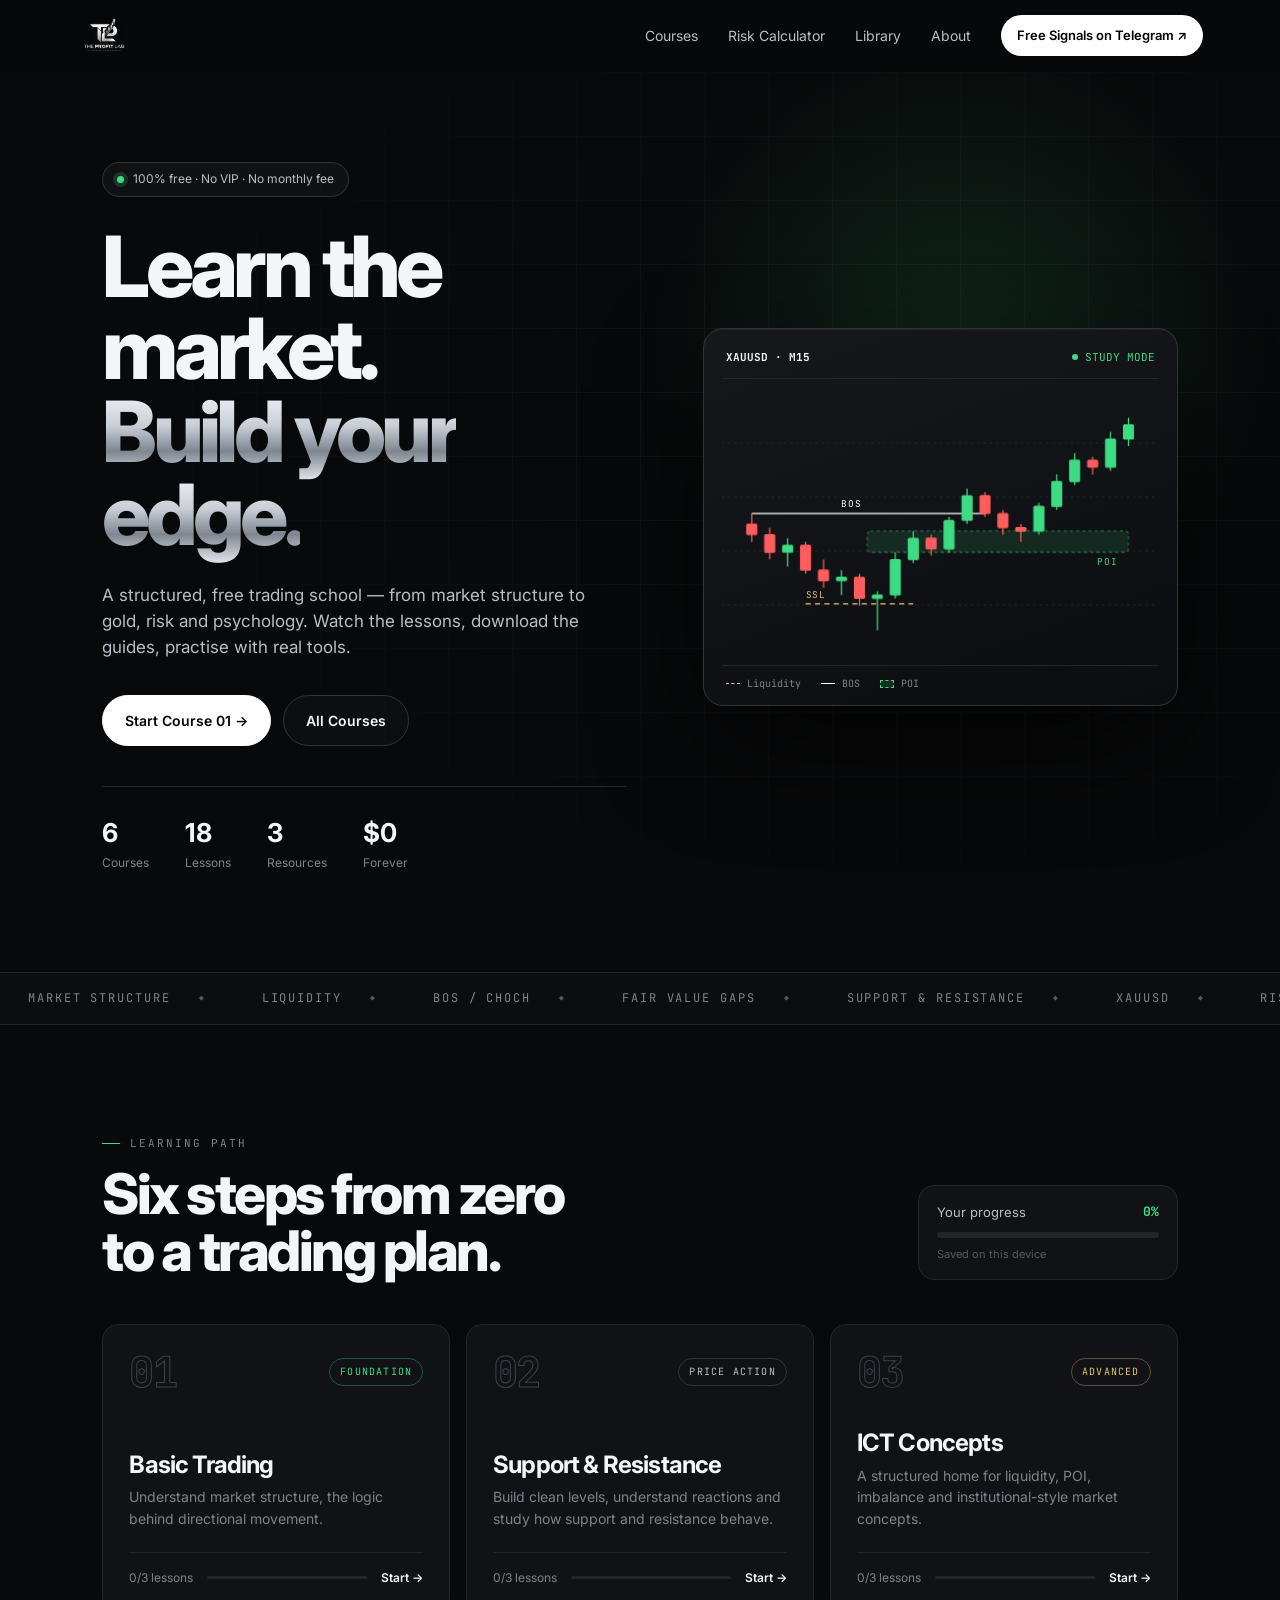
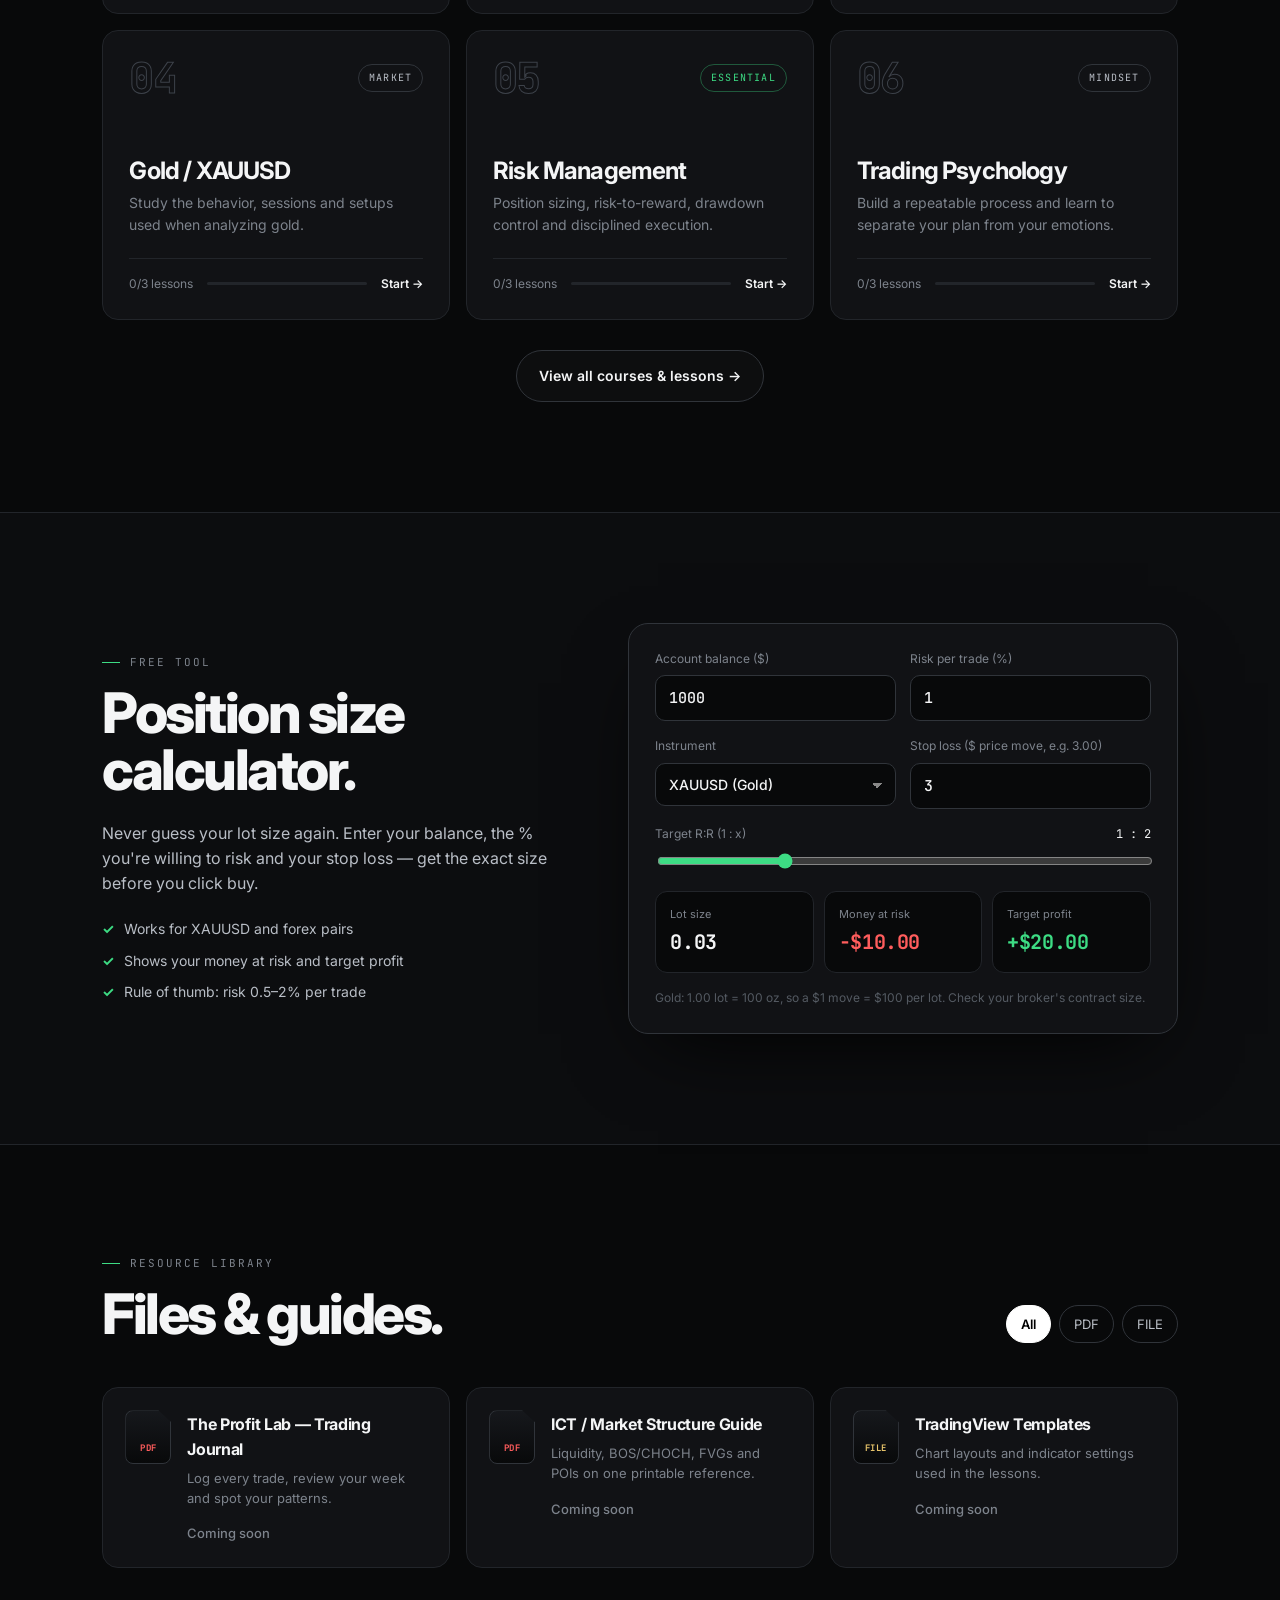
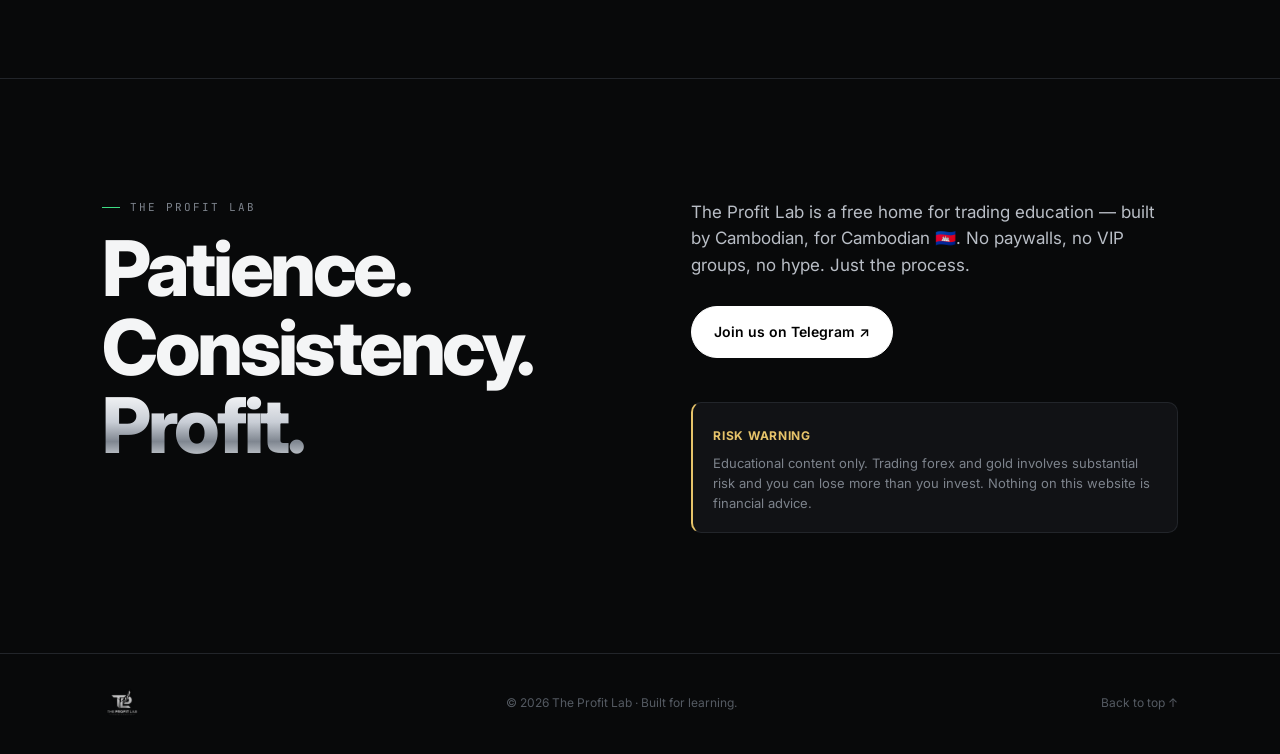
==== commit 9449b2e5: "Add dedicated Courses page with catalog, search and lesson player Co-Authored-By: Claude Opus 5.5 <n" ====
--- a/index.html
+++ b/index.html
@@ -19,7 +19,7 @@
   <header class="nav" id="top">
     <a class="brand" href="#top" aria-label="The Profit Lab home"><img src="assets/logo-400.png" alt="The Profit Lab"></a>
     <nav id="site-nav">
-      <a href="#path">Courses</a>
+      <a href="courses.html">Courses</a>
       <a href="#tools">Risk Calculator</a>
       <a href="#library">Library</a>
       <a href="#about">About</a>
@@ -37,8 +37,8 @@
         <h1>Learn the market.<br><span class="chrome">Build your edge.</span></h1>
         <p class="lead">A structured, free trading school — from market structure to gold, risk and psychology. Watch the lessons, download the guides, practise with real tools.</p>
         <div class="hero-actions">
-          <a class="btn primary" href="#path">Start Course 01 →</a>
-          <a class="btn ghost" href="#library">Open Library</a>
+          <a class="btn primary" href="courses.html#course-1">Start Course 01 →</a>
+          <a class="btn ghost" href="courses.html">All Courses</a>
         </div>
         <div class="hero-meta" id="hero-meta"></div>
       </div>
@@ -79,6 +79,7 @@
         </div>
       </div>
       <ol id="course-grid" class="course-grid"></ol>
+      <div class="more"><a class="btn ghost" href="courses.html">View all courses &amp; lessons →</a></div>
     </section>
 
     <!-- TOOLS -->
@@ -152,16 +153,8 @@
     <a href="#top">Back to top ↑</a>
   </footer>
 
-  <!-- COURSE PLAYER -->
-  <div id="lesson-modal" class="modal" aria-hidden="true" role="dialog" aria-modal="true" aria-labelledby="modal-title">
-    <div class="modal-backdrop"></div>
-    <div class="modal-card">
-      <button class="modal-close" aria-label="Close">×</button>
-      <div id="modal-content"></div>
-    </div>
-  </div>
-
   <script src="assets/data.js"></script>
+  <script src="assets/common.js"></script>
   <script src="assets/app.js"></script>
 </body>
 </html>
--- a/assets/style.css
+++ b/assets/style.css
@@ -102,8 +102,9 @@
 .progress-box small{display:block;margin-top:8px;font-size:11px;color:var(--dim)}
 
 /* ---------- Course cards ---------- */
+.course-grid>li{display:flex}
 .course-grid{list-style:none;margin:0;padding:0;display:grid;grid-template-columns:repeat(3,1fr);gap:16px;counter-reset:c}
-.course{position:relative;border:1px solid var(--line);border-radius:var(--radius);background:var(--panel);padding:26px;min-height:290px;display:flex;flex-direction:column;cursor:pointer;transition:border-color .25s,transform .25s,background .25s;overflow:hidden}
+.course{flex:1;position:relative;border:1px solid var(--line);border-radius:var(--radius);background:var(--panel);padding:26px;min-height:290px;display:flex;flex-direction:column;cursor:pointer;transition:border-color .25s,transform .25s,background .25s;overflow:hidden}
 .course:before{content:"";position:absolute;inset:0;background:radial-gradient(400px circle at var(--mx,50%) var(--my,0%),rgba(255,255,255,.06),transparent 45%);opacity:0;transition:opacity .3s;pointer-events:none}
 .course:hover{border-color:var(--line2);transform:translateY(-4px);background:var(--panel2)}
 .course:hover:before{opacity:1}
@@ -173,16 +174,8 @@
 .foot-logo{height:40px;opacity:.8}
 footer a:hover{color:#fff}
 
-/* ---------- Course player modal ---------- */
-.modal{display:none;position:fixed;inset:0;z-index:60}
-.modal.show{display:block}
-.modal-backdrop{position:absolute;inset:0;background:rgba(0,0,0,.8);backdrop-filter:blur(8px);-webkit-backdrop-filter:blur(8px);animation:fadeIn .2s ease}
-.modal-card{position:relative;z-index:2;background:var(--panel);border:1px solid var(--line2);border-radius:20px;width:min(1080px,94vw);max-height:90vh;overflow:auto;margin:5vh auto;padding:30px;animation:pop .25s ease}
-@keyframes pop{from{opacity:0;transform:translateY(12px) scale(.98)}}
-.modal-close{position:absolute;right:16px;top:14px;width:38px;height:38px;border-radius:50%;background:var(--panel2);border:1px solid var(--line2);color:var(--soft);font-size:22px;line-height:1;z-index:3}
-.modal-close:hover{color:#fff}
+/* ---------- Course player (courses.html) ---------- */
 .player{display:grid;grid-template-columns:1.6fr 1fr;gap:26px}
-.player h2{font-size:26px;letter-spacing:-.03em;margin:0 0 6px;padding-right:40px}
 .player .desc{color:var(--muted);font-size:14px;margin:0 0 18px}
 .video{aspect-ratio:16/9;background:var(--bg);border:1px solid var(--line);border-radius:14px;overflow:hidden;display:grid;place-items:center}
 .video iframe{width:100%;height:100%;border:0}
@@ -237,7 +230,103 @@
   .calc-out b{font-size:16px}
   .calc-out div{padding:11px}
   footer{flex-direction:column;text-align:center;padding:30px 16px}
-  .modal-card{margin:0;width:100%;max-height:100vh;height:100%;border-radius:0;padding:22px 16px}
+}
+/* ===================== Courses page ===================== */
+.nav nav a[aria-current="page"]{color:#fff}
+.nav nav a[aria-current="page"]:not(.nav-cta){position:relative}
+.nav nav a[aria-current="page"]:not(.nav-cta):after{content:"";position:absolute;left:0;right:0;bottom:-8px;height:2px;border-radius:2px;background:var(--green)}
+.more{margin-top:30px;display:flex;justify-content:center}
+.btn.sm{padding:11px 18px;font-size:13px}
+
+.page-hero{position:relative;padding:80px 8vw 50px;display:grid;grid-template-columns:1.3fr .7fr;gap:5vw;align-items:end;overflow:hidden;border-bottom:1px solid var(--line)}
+.page-hero:before{content:"";position:absolute;inset:0;background-image:linear-gradient(var(--line) 1px,transparent 1px),linear-gradient(90deg,var(--line) 1px,transparent 1px);background-size:64px 64px;mask-image:radial-gradient(ellipse at 80% 20%,#000 5%,transparent 60%);-webkit-mask-image:radial-gradient(ellipse at 80% 20%,#000 5%,transparent 60%);opacity:.4;pointer-events:none}
+.page-hero-copy,.page-hero-side{position:relative}
+.page-hero h1{font-size:clamp(46px,7vw,96px);line-height:.95;letter-spacing:-.06em;margin:0 0 22px;font-weight:800}
+.page-hero .hero-meta{margin-top:34px}
+.page-hero-side{display:grid;gap:12px}
+.resume{display:grid;gap:3px;padding:16px 18px;border:1px solid rgba(61,220,132,.35);border-radius:var(--radius);background:linear-gradient(135deg,rgba(61,220,132,.09),transparent);transition:border-color .2s,transform .2s}
+.resume:hover{border-color:var(--green);transform:translateY(-2px)}
+.resume[hidden]{display:none}
+.resume small{font-family:var(--mono);font-size:10px;letter-spacing:.14em;text-transform:uppercase;color:var(--green)}
+.resume b{font-size:16px;letter-spacing:-.02em}
+.resume span{font-size:12px;color:var(--muted)}
+
+.catalog{padding-top:44px}
+.toolbar{display:flex;justify-content:space-between;align-items:center;gap:16px;flex-wrap:wrap;margin-bottom:28px;position:sticky;top:72px;z-index:5;padding:12px 0;background:linear-gradient(var(--bg) 75%,transparent)}
+.search{display:flex;align-items:center;gap:10px;min-width:280px;background:var(--panel);border:1px solid var(--line2);border-radius:999px;padding:0 16px;transition:border-color .2s}
+.search:focus-within{border-color:var(--green)}
+.search svg{width:16px;height:16px;fill:none;stroke:var(--muted);stroke-width:2;stroke-linecap:round;flex:none}
+.search input{flex:1;background:none;border:0;color:var(--text);font:14px Inter,sans-serif;padding:11px 0;outline:none;min-width:0}
+.search input::placeholder{color:var(--dim)}
+mark{background:rgba(61,220,132,.25);color:#fff;border-radius:3px;padding:0 2px}
+.empty{text-align:center;color:var(--muted);padding:60px 0}
+
+.course-list{list-style:none;margin:0;padding:0;display:grid;gap:16px}
+.crow{display:grid;grid-template-columns:.9fr 1.1fr;gap:34px;padding:30px;border:1px solid var(--line);border-radius:20px;background:var(--panel);scroll-margin-top:150px;transition:border-color .25s}
+.crow:hover{border-color:var(--line2)}
+.crow.done .course-num{-webkit-text-stroke-color:var(--green)}
+.crow-info{display:flex;flex-direction:column;align-items:flex-start}
+.crow-info .course-top{width:100%;margin-bottom:22px}
+.crow h2{font-size:clamp(26px,2.6vw,34px);letter-spacing:-.04em;line-height:1.1;margin:0 0 10px}
+.crow p{color:var(--muted);font-size:15px;margin:0 0 22px;max-width:440px}
+.crow-progress{display:flex;align-items:center;gap:12px;width:100%;max-width:360px;margin-bottom:22px;font-family:var(--mono);font-size:12px;color:var(--muted)}
+.crow-progress .progress{flex:1}
+.crow-lessons{list-style:none;margin:0;padding:0;display:grid;gap:6px;align-content:start}
+.lrow{display:flex;align-items:center;gap:14px;padding:14px 16px;border:1px solid var(--line);border-radius:12px;background:var(--bg2);font-size:15px;color:var(--soft);transition:border-color .2s,color .2s,transform .2s}
+.lrow:hover{border-color:var(--line2);color:#fff;transform:translateX(3px)}
+.lrow .ln{flex:1}
+.lrow .chk,.lesson .chk{flex:none;width:22px;height:22px;border-radius:50%;border:1.5px solid var(--line2);display:grid;place-items:center;font-size:11px;color:transparent}
+.lrow.done .chk{background:var(--green);border-color:var(--green);color:#000}
+.vid{font-family:var(--mono);font-size:10px;letter-spacing:.06em;color:var(--dim);white-space:nowrap}
+.vid.on{color:var(--green)}
+
+.lesson-page{padding:34px 8vw 90px}
+.crumbs{display:flex;flex-wrap:wrap;gap:10px;font-size:13px;color:var(--muted);margin-bottom:24px}
+.crumbs a:hover{color:#fff}
+.crumbs b{color:var(--text);font-weight:500}
+.crumbs span{color:var(--dim)}
+.lesson-page .player{grid-template-columns:1fr 360px;gap:34px;align-items:start}
+.lesson-page .video{border-radius:18px;box-shadow:0 30px 80px -30px #000}
+.lesson-title{font-size:clamp(26px,3vw,38px);letter-spacing:-.04em;line-height:1.1;margin:0 0 12px}
+.notes{color:var(--soft);font-size:15px;white-space:pre-line;padding:16px 18px;border:1px solid var(--line);border-left:2px solid var(--green);border-radius:10px;background:var(--bg2);margin-bottom:6px}
+.soon-box a{color:var(--text);text-decoration:underline;text-underline-offset:3px}
+.pn{display:flex;gap:8px;flex-wrap:wrap}
+.pn .next,.pn .mark{display:inline-flex;align-items:center}
+.lesson-page .side{position:sticky;top:96px;padding:22px;border:1px solid var(--line);border-radius:18px;background:var(--panel)}
+.lesson-page .side .crow-progress{margin-bottom:6px}
+.up-next{display:grid;gap:2px;margin-top:16px;padding:14px 16px;border:1px dashed var(--line2);border-radius:12px;transition:border-color .2s}
+.up-next:hover{border-color:var(--green)}
+.up-next small{font-family:var(--mono);font-size:10px;letter-spacing:.14em;color:var(--muted);text-transform:uppercase}
+.up-next b{font-size:14px}
+
+.cta-band{margin:0 8vw 90px;padding:40px;border:1px solid var(--line2);border-radius:22px;display:flex;justify-content:space-between;align-items:center;gap:24px;flex-wrap:wrap;background:radial-gradient(600px circle at 100% 0%,rgba(61,220,132,.12),transparent 60%),var(--panel)}
+.cta-band h2{font-size:clamp(26px,3vw,36px);letter-spacing:-.04em;margin:0 0 6px}
+.cta-band p{margin:0;color:var(--muted)}
+
+@media(max-width:1000px){
+  .page-hero{grid-template-columns:1fr;align-items:start}
+  .crow{grid-template-columns:1fr;gap:22px}
+  .lesson-page .player{grid-template-columns:1fr}
+  .lesson-page .side{position:static}
+}
+@media(max-width:820px){
+  .nav nav a[aria-current="page"]:not(.nav-cta):after{display:none}
+  .page-hero{padding:50px 16px 36px}
+  .catalog{padding-top:24px}
+  .toolbar{top:64px;flex-direction:column;align-items:stretch}
+  .toolbar>*{min-width:0;max-width:100%}
+  .toolbar .chips{flex-wrap:nowrap;overflow-x:auto;scrollbar-width:none;margin:0 -16px;padding:0 16px;max-width:none;width:calc(100% + 32px)}
+  .toolbar .chip{white-space:nowrap}
+  .search{min-width:0}
+  .crow{padding:20px;border-radius:16px}
+  .crow-info .btn{width:100%;justify-content:center}
+  .lrow{font-size:14px;padding:13px 14px}
+  .lesson-page{padding:20px 16px 60px}
+  .lesson-page .video{border-radius:12px;margin:0 -16px;border-left:0;border-right:0;border-radius:0}
+  .player-actions{flex-direction:column;align-items:stretch}
+  .player-actions .mark,.pn,.pn a{width:100%;justify-content:center}
+  .pn{flex-direction:column-reverse}
+  .cta-band{margin:0 16px 60px;padding:26px}
 }
 @keyframes menuDown{from{opacity:0;transform:translateY(-8px)}}
 @media(prefers-reduced-motion:reduce){
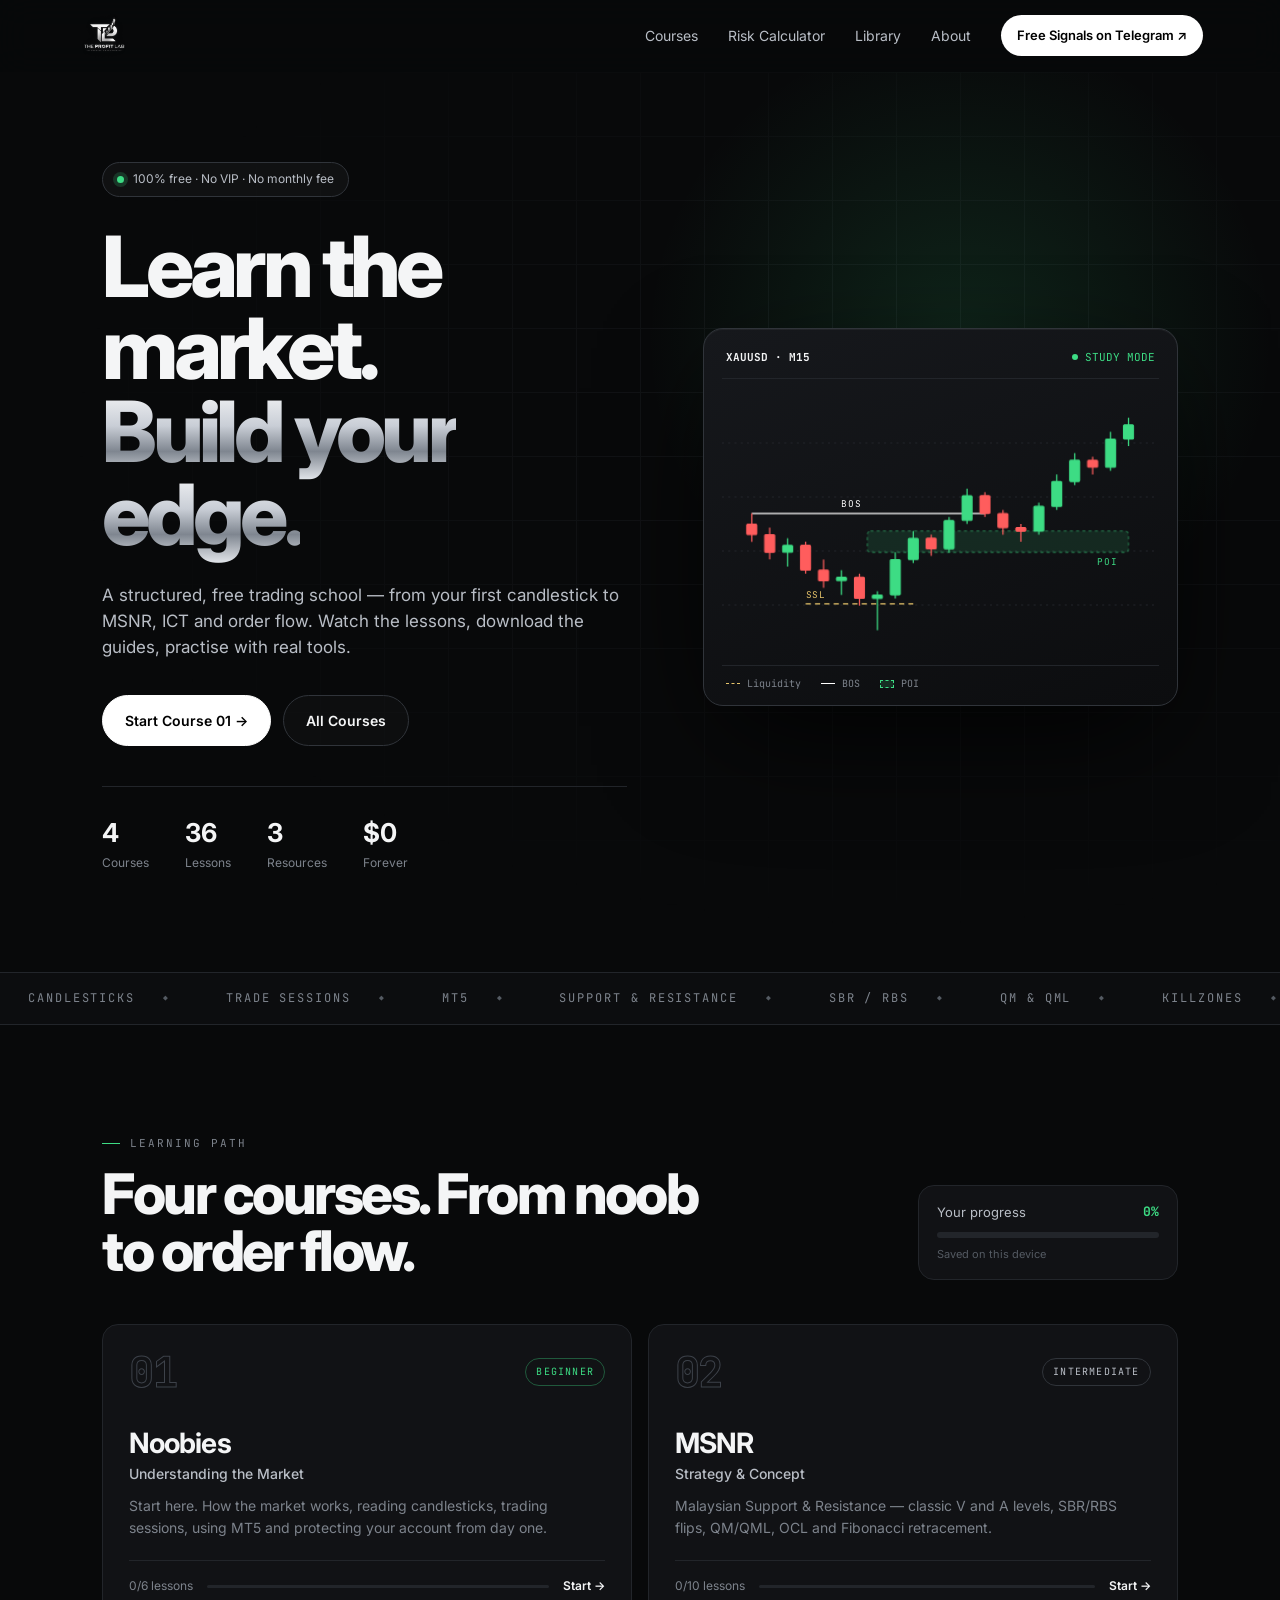
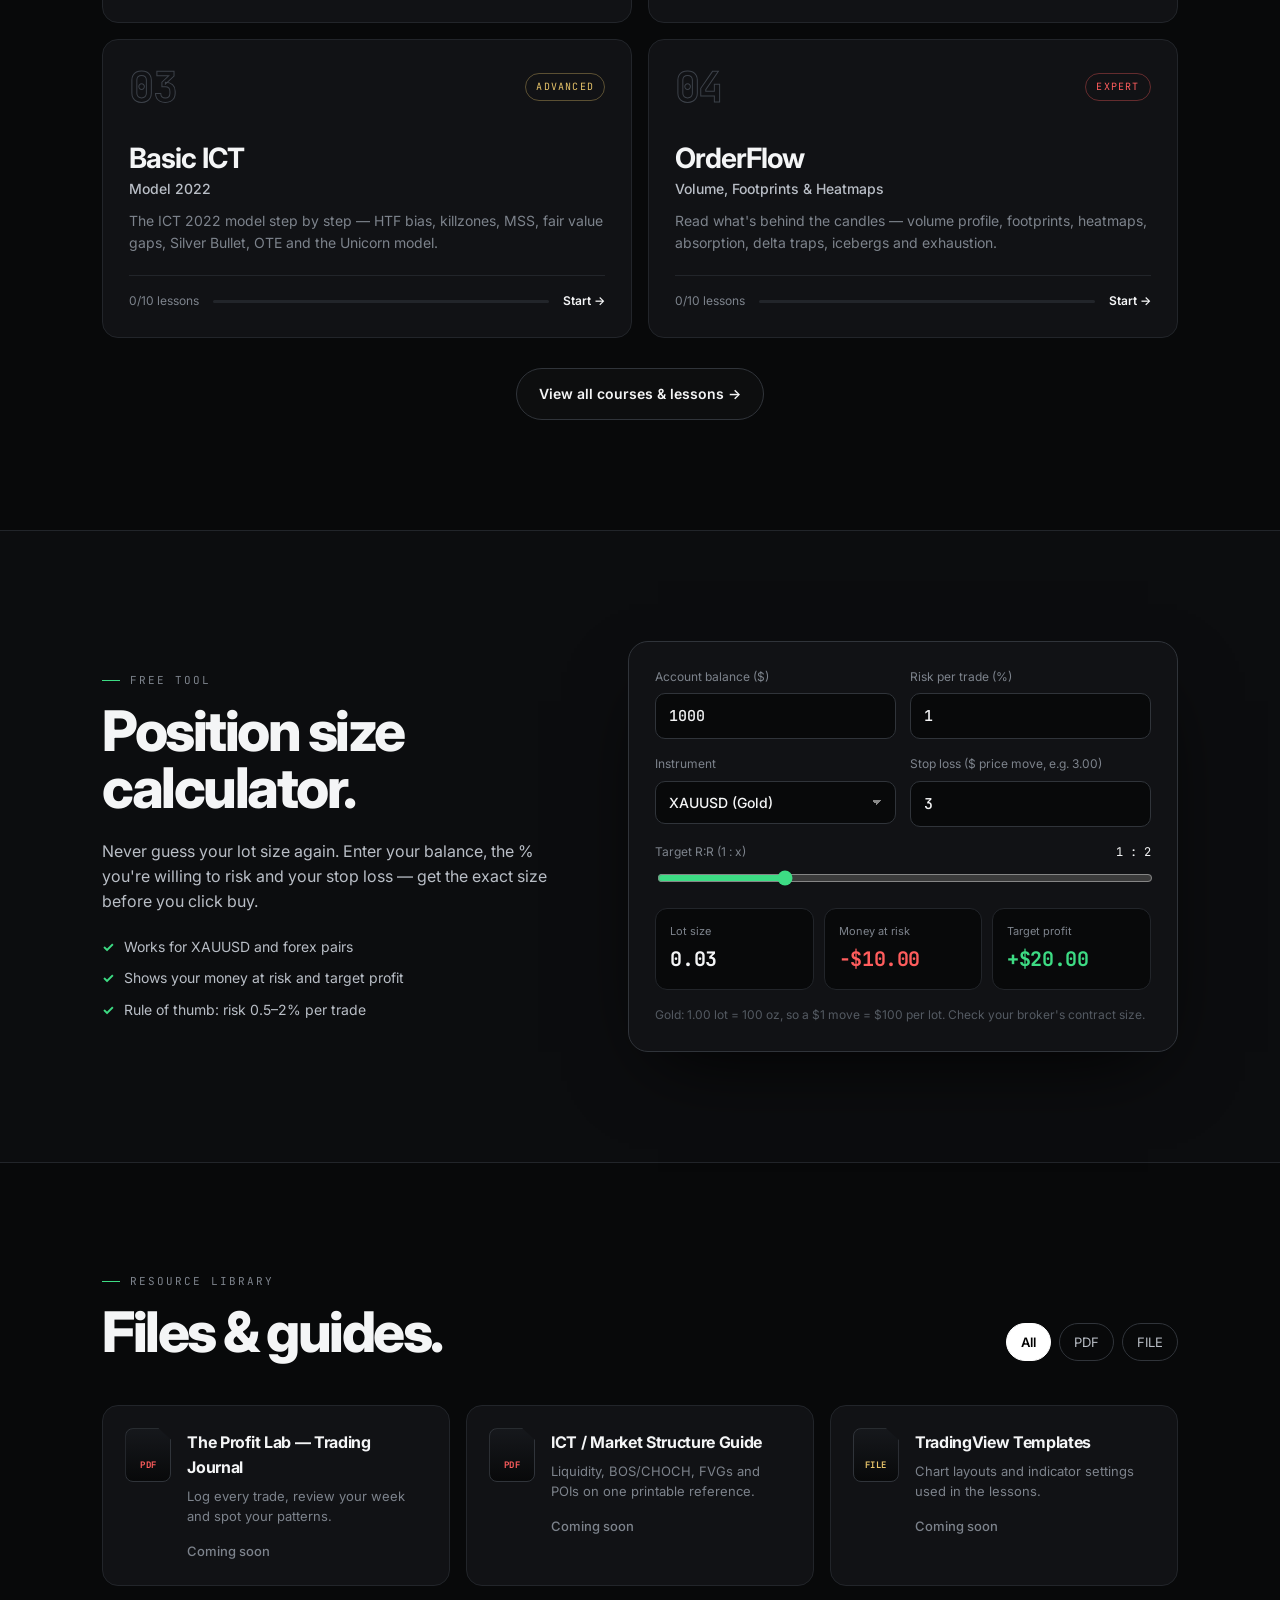
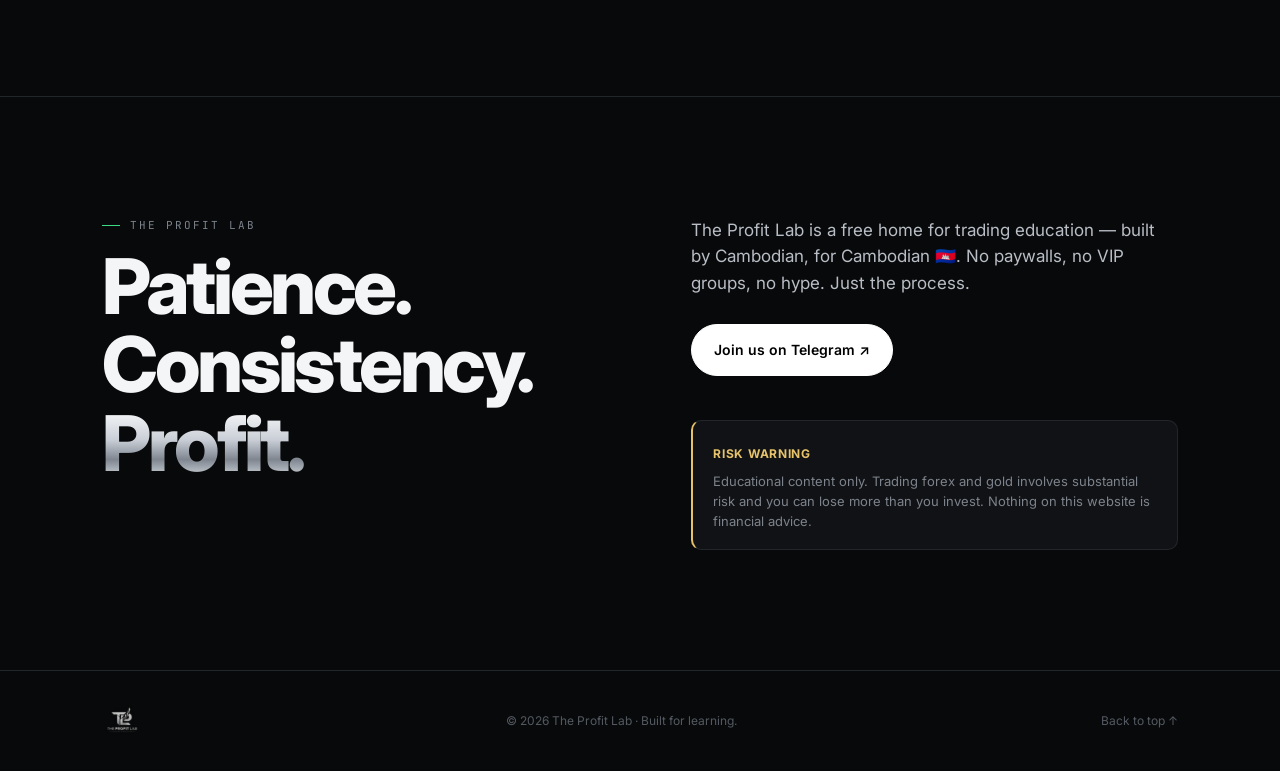
==== commit d2274507: "Replace course list with Noobies, MSNR, Basic ICT 2022 and OrderFlow Co-Authored-By: Claude Opus 5.5" ====
--- a/index.html
+++ b/index.html
@@ -35,7 +35,7 @@
       <div class="hero-copy">
         <div class="pill"><span class="dot"></span> 100% free · No VIP · No monthly fee</div>
         <h1>Learn the market.<br><span class="chrome">Build your edge.</span></h1>
-        <p class="lead">A structured, free trading school — from market structure to gold, risk and psychology. Watch the lessons, download the guides, practise with real tools.</p>
+        <p class="lead">A structured, free trading school — from your first candlestick to MSNR, ICT and order flow. Watch the lessons, download the guides, practise with real tools.</p>
         <div class="hero-actions">
           <a class="btn primary" href="courses.html#course-1">Start Course 01 →</a>
           <a class="btn ghost" href="courses.html">All Courses</a>
@@ -60,8 +60,8 @@
     <!-- TICKER -->
     <div class="ticker" aria-hidden="true">
       <div class="ticker-track">
-        <span>MARKET STRUCTURE</span><span>LIQUIDITY</span><span>BOS / CHOCH</span><span>FAIR VALUE GAPS</span><span>SUPPORT &amp; RESISTANCE</span><span>XAUUSD</span><span>RISK MANAGEMENT</span><span>PSYCHOLOGY</span>
-        <span>MARKET STRUCTURE</span><span>LIQUIDITY</span><span>BOS / CHOCH</span><span>FAIR VALUE GAPS</span><span>SUPPORT &amp; RESISTANCE</span><span>XAUUSD</span><span>RISK MANAGEMENT</span><span>PSYCHOLOGY</span>
+        <span>CANDLESTICKS</span><span>TRADE SESSIONS</span><span>MT5</span><span>SUPPORT &amp; RESISTANCE</span><span>SBR / RBS</span><span>QM &amp; QML</span><span>KILLZONES</span><span>FAIR VALUE GAPS</span><span>SILVER BULLET</span><span>SMT DIVERGENCE</span><span>VOLUME PROFILE</span><span>FOOTPRINTS</span><span>ICEBERGS</span>
+        <span>CANDLESTICKS</span><span>TRADE SESSIONS</span><span>MT5</span><span>SUPPORT &amp; RESISTANCE</span><span>SBR / RBS</span><span>QM &amp; QML</span><span>KILLZONES</span><span>FAIR VALUE GAPS</span><span>SILVER BULLET</span><span>SMT DIVERGENCE</span><span>VOLUME PROFILE</span><span>FOOTPRINTS</span><span>ICEBERGS</span>
       </div>
     </div>
 
@@ -70,7 +70,7 @@
       <div class="section-head">
         <div>
           <div class="eyebrow">Learning path</div>
-          <h2>Six steps from zero<br>to a trading plan.</h2>
+          <h2>Four courses. From noob<br>to order flow.</h2>
         </div>
         <div class="progress-box">
           <div class="progress-label"><span>Your progress</span><b id="overall-pct">0%</b></div>
--- a/assets/style.css
+++ b/assets/style.css
@@ -103,7 +103,7 @@
 
 /* ---------- Course cards ---------- */
 .course-grid>li{display:flex}
-.course-grid{list-style:none;margin:0;padding:0;display:grid;grid-template-columns:repeat(3,1fr);gap:16px;counter-reset:c}
+.course-grid{list-style:none;margin:0;padding:0;display:grid;grid-template-columns:repeat(2,1fr);gap:16px;counter-reset:c}
 .course{flex:1;position:relative;border:1px solid var(--line);border-radius:var(--radius);background:var(--panel);padding:26px;min-height:290px;display:flex;flex-direction:column;cursor:pointer;transition:border-color .25s,transform .25s,background .25s;overflow:hidden}
 .course:before{content:"";position:absolute;inset:0;background:radial-gradient(400px circle at var(--mx,50%) var(--my,0%),rgba(255,255,255,.06),transparent 45%);opacity:0;transition:opacity .3s;pointer-events:none}
 .course:hover{border-color:var(--line2);transform:translateY(-4px);background:var(--panel2)}
@@ -114,7 +114,10 @@
 .tag{font-family:var(--mono);font-size:10px;letter-spacing:.12em;color:var(--soft);border:1px solid var(--line2);border-radius:999px;padding:5px 10px}
 .tag.lv-foundation{color:var(--green);border-color:rgba(61,220,132,.35)}
 .tag.lv-advanced{color:var(--gold);border-color:rgba(230,195,106,.35)}
-.course h3{font-size:24px;letter-spacing:-.035em;margin:34px 0 8px;line-height:1.15}
+.tag.lv-expert{color:var(--red);border-color:rgba(255,93,93,.35)}
+.course-sub{font-size:14px;color:var(--soft);margin:-4px 0 10px;font-weight:500}
+.crow .course-sub{font-size:16px;margin:-4px 0 12px}
+.course h3{font-size:28px;letter-spacing:-.035em;margin:34px 0 8px;line-height:1.15}
 .course p{color:var(--muted);font-size:14px;margin:0 0 22px}
 .course-foot{display:flex;justify-content:space-between;align-items:center;gap:14px;padding-top:16px;border-top:1px solid var(--line);font-size:12px;color:var(--muted)}
 .course-foot .mini{flex:1;height:3px;background:var(--line);border-radius:4px;overflow:hidden}
